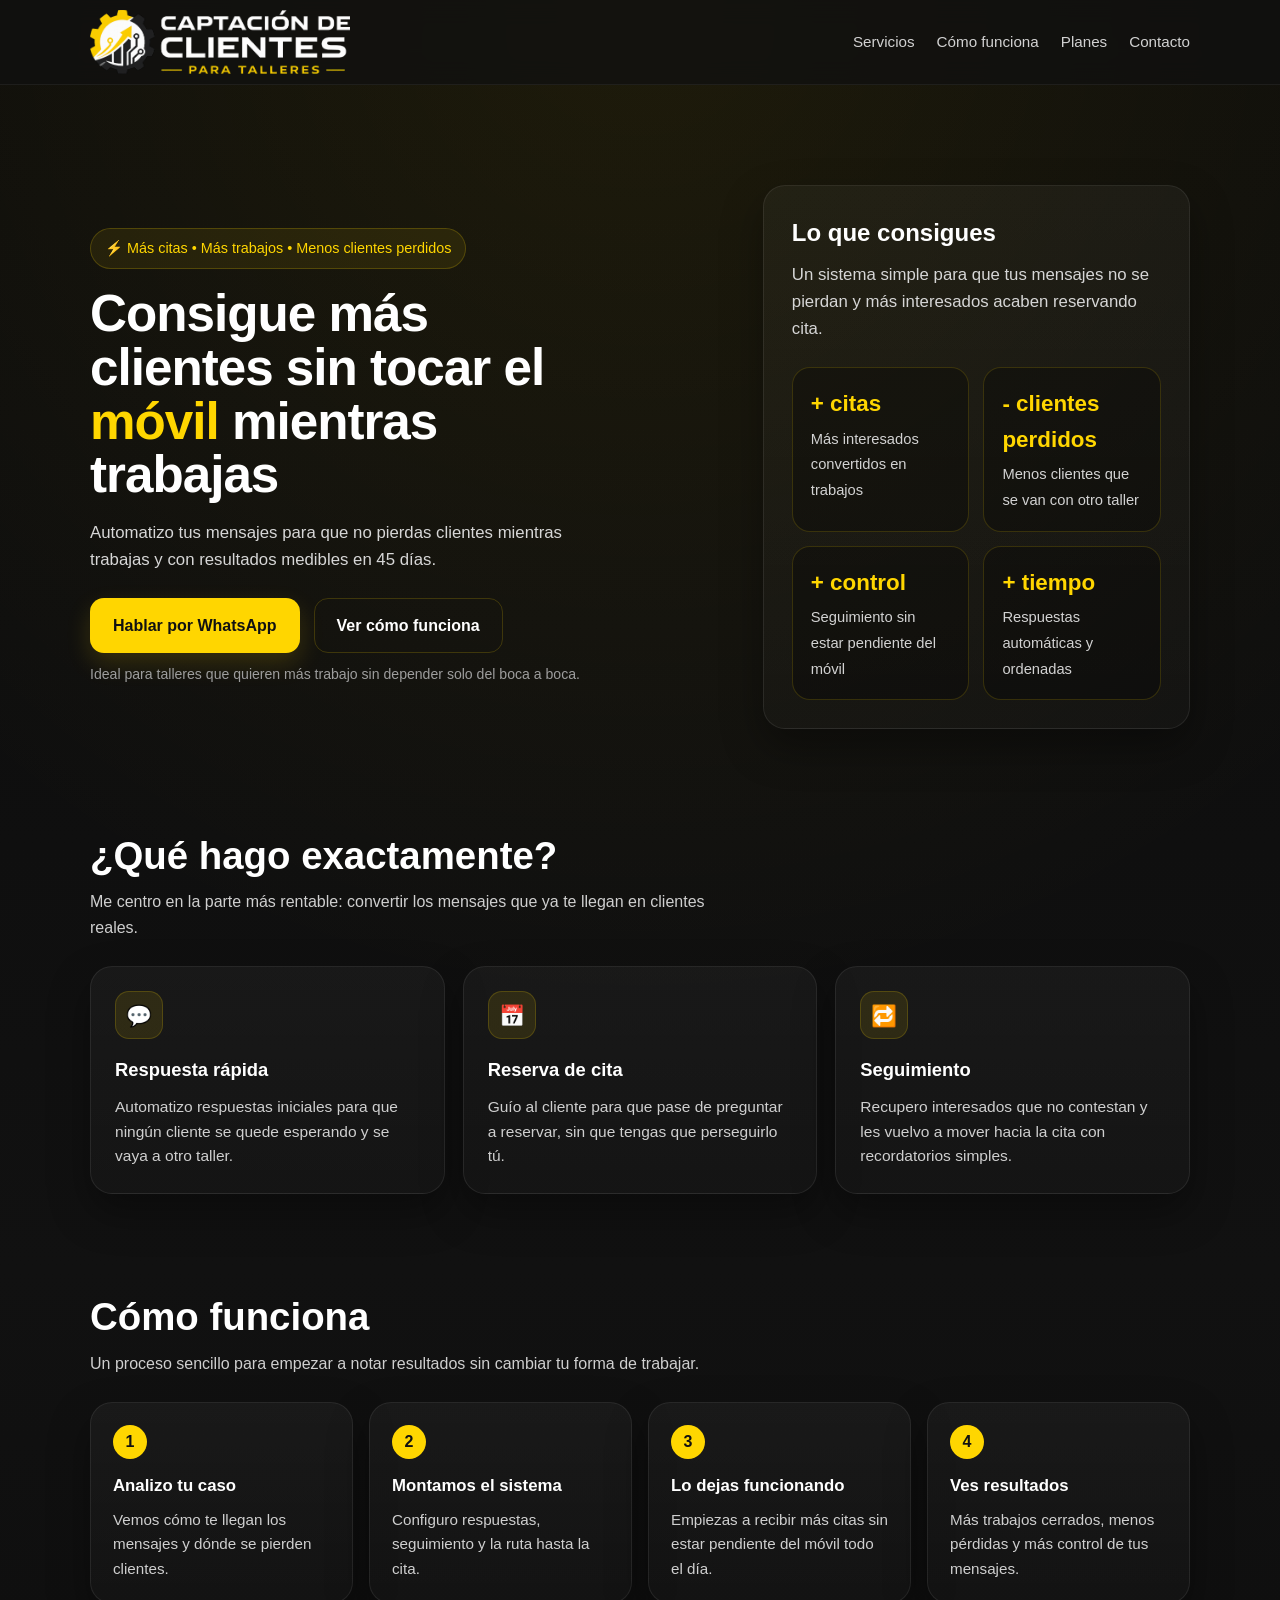
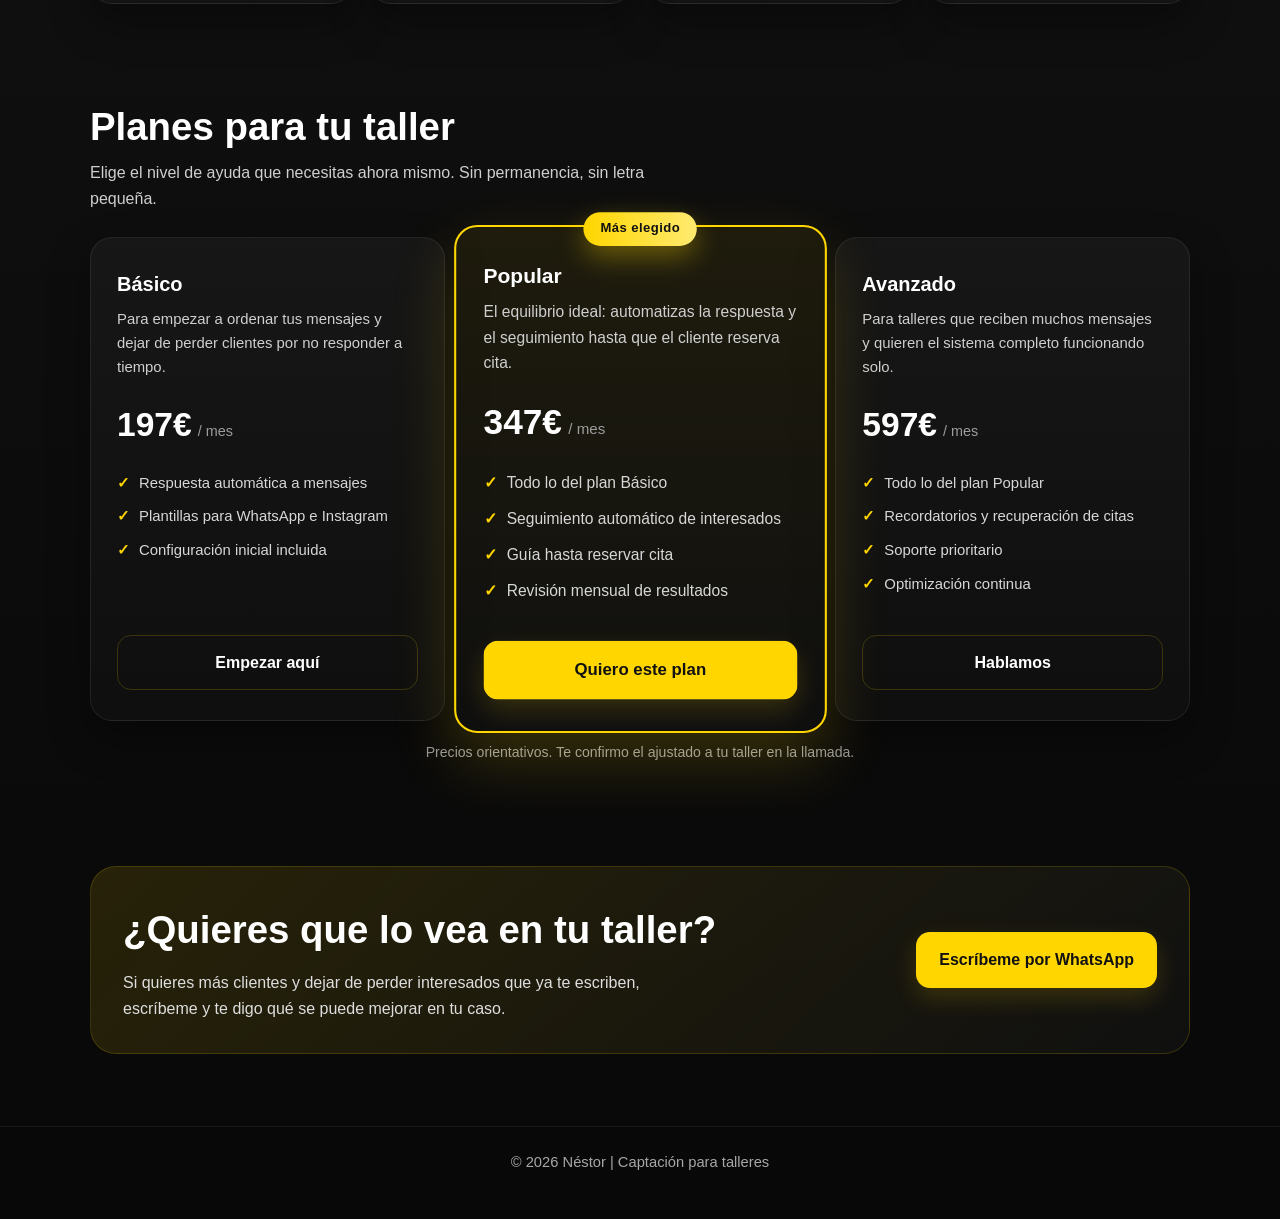
==== index.html @ b0e2e60b "Imagen" ====
<!DOCTYPE html>
<html lang="es">
<head>
  <meta charset="UTF-8" />
  <meta name="viewport" content="width=device-width, initial-scale=1.0" />
  <title>Néstor | Más clientes para talleres</title>
  <link rel="stylesheet" href="styles.css"/>
  
</head>
<body>
  
  <header>
    <div class="container nav">
      <div class="brand">
        <div class="logo">
          <img src="IMG/logo-horizontal-white2.png" alt="Captación de clientes para talleres - Logo">
        </div>
      </div>
      <nav class="nav-links">
        <a href="#servicios">Servicios</a>
        <a href="#como-funciona">Cómo funciona</a>
        <a href="#planes">Planes</a>
        <a href="#contacto">Contacto</a>
      </nav>
    </div>
  </header>

  <main>
    <section class="hero">
      <div class="container hero-grid">
        <div>
          <div class="eyebrow">⚡ Más citas • Más trabajos • Menos clientes perdidos</div>
          <h1> Consigue más clientes sin tocar el <span class="highlight">móvil</span> mientras trabajas </h1>
          <p> Automatizo tus mensajes para que no pierdas clientes mientras trabajas y con resultados medibles en 45 días. </p>
          <div class="hero-actions">
            <a class="btn btn-primary" href="#contacto">Hablar por WhatsApp</a>
            <a class="btn btn-secondary" href="#servicios">Ver cómo funciona</a>
          </div>
          <div class="small-note">Ideal para talleres que quieren más trabajo sin depender solo del boca a boca.</div>
        </div>

        <div class="card hero-card">
          <h2 style="margin-bottom:10px;">Lo que consigues</h2>
          <p style="color:#d6d6d6;">Un sistema simple para que tus mensajes no se pierdan y más interesados acaben reservando cita.</p>

          <div class="stat">
            <div class="stat-box">
              <strong>+ citas</strong>
              <span>Más interesados convertidos en trabajos</span>
            </div>
            <div class="stat-box">
              <strong>- clientes perdidos</strong>
              <span>Menos clientes que se van con otro taller</span>
            </div>
            <div class="stat-box">
              <strong>+ control</strong>
              <span>Seguimiento sin estar pendiente del móvil</span>
            </div>
            <div class="stat-box">
              <strong>+ tiempo</strong>
              <span>Respuestas automáticas y ordenadas</span>
            </div>
          </div>
        </div>
      </div>
    </section>

    <section id="servicios">
      <div class="container">
        <h2 class="section-title">¿Qué hago exactamente?</h2>
        <p class="section-subtitle">
          Me centro en la parte más rentable: convertir los mensajes que ya te llegan en clientes reales.
        </p>

        <div class="grid-3">
          <article class="card feature">
            <div class="icon">💬</div>
            <h3>Respuesta rápida</h3>
            <p>Automatizo respuestas iniciales para que ningún cliente se quede esperando y se vaya a otro taller.</p>
          </article>

          <article class="card feature">
            <div class="icon">📅</div>
            <h3>Reserva de cita</h3>
            <p>Guío al cliente para que pase de preguntar a reservar, sin que tengas que perseguirlo tú.</p>
          </article>

          <article class="card feature">
            <div class="icon">🔁</div>
            <h3>Seguimiento</h3>
            <p>Recupero interesados que no contestan y les vuelvo a mover hacia la cita con recordatorios simples.</p>
          </article>
        </div>
      </div>
    </section>

    <section id="como-funciona">
      <div class="container">
        <h2 class="section-title">Cómo funciona</h2>
        <p class="section-subtitle">Un proceso sencillo para empezar a notar resultados sin cambiar tu forma de trabajar.</p>

        <div class="process">
          <article class="card step">
            <div class="step-number">1</div>
            <h3>Analizo tu caso</h3>
            <p>Vemos cómo te llegan los mensajes y dónde se pierden clientes.</p>
          </article>
          <article class="card step">
            <div class="step-number">2</div>
            <h3>Montamos el sistema</h3>
            <p>Configuro respuestas, seguimiento y la ruta hasta la cita.</p>
          </article>
          <article class="card step">
            <div class="step-number">3</div>
            <h3>Lo dejas funcionando</h3>
            <p>Empiezas a recibir más citas sin estar pendiente del móvil todo el día.</p>
          </article>
          <article class="card step">
            <div class="step-number">4</div>
            <h3>Ves resultados</h3>
            <p>Más trabajos cerrados, menos pérdidas y más control de tus mensajes.</p>
          </article>
        </div>
      </div>
    </section>

    <section id="planes">
      <div class="container">
        <h2 class="section-title">Planes para tu taller</h2>
        <p class="section-subtitle">Elige el nivel de ayuda que necesitas ahora mismo. Sin permanencia, sin letra pequeña.</p>
 
        <div class="grid-3 plans">
          <article class="card plan">
            <h3>Básico</h3>
            <p class="plan-desc">Para empezar a ordenar tus mensajes y dejar de perder clientes por no responder a tiempo.</p>
            <div class="plan-price"><span class="amount">197€</span><span class="period">/ mes</span></div>
            <ul class="plan-features">
              <li>Respuesta automática a mensajes</li>
              <li>Plantillas para WhatsApp e Instagram</li>
              <li>Configuración inicial incluida</li>
            </ul>
            <a class="btn btn-secondary plan-cta" href="#contacto">Empezar aquí</a>
          </article>
 
          <article class="card plan plan-popular">
            <div class="plan-badge">Más elegido</div>
            <h3>Popular</h3>
            <p class="plan-desc">El equilibrio ideal: automatizas la respuesta y el seguimiento hasta que el cliente reserva cita.</p>
            <div class="plan-price"><span class="amount">347€</span><span class="period">/ mes</span></div>
            <ul class="plan-features">
              <li>Todo lo del plan Básico</li>
              <li>Seguimiento automático de interesados</li>
              <li>Guía hasta reservar cita</li>
              <li>Revisión mensual de resultados</li>
            </ul>
            <a class="btn btn-primary plan-cta" href="#contacto">Quiero este plan</a>
          </article>
 
          <article class="card plan">
            <h3>Avanzado</h3>
            <p class="plan-desc">Para talleres que reciben muchos mensajes y quieren el sistema completo funcionando solo.</p>
            <div class="plan-price"><span class="amount">597€</span><span class="period">/ mes</span></div>
            <ul class="plan-features">
              <li>Todo lo del plan Popular</li>
              <li>Recordatorios y recuperación de citas</li>
              <li>Soporte prioritario</li>
              <li>Optimización continua</li>
            </ul>
            <a class="btn btn-secondary plan-cta" href="#contacto">Hablamos</a>
          </article>
        </div>
 
        <p class="small-note" style="text-align:center; margin-top:20px;">Precios orientativos. Te confirmo el ajustado a tu taller en la llamada.</p>
      </div>
    </section>
 
    <section id="contacto" class="cta">
      <div class="container">
        <div class="cta-wrap">
          <div>
            <h2>¿Quieres que lo vea en tu taller?</h2>
            <p>
              Si quieres más clientes y dejar de perder interesados que ya te escriben,
              escríbeme y te digo qué se puede mejorar en tu caso.
            </p>
          </div>
          <div>
            <a id="whatsappBtn" class="btn btn-primary" href="https://wa.me/34684313412" target="_blank" rel="noopener">
              Escríbeme por WhatsApp
            </a>
          </div>
        </div>
      </div>
    </section>
  </main>

  <footer>
    © 2026 Néstor | Captación para talleres
  </footer>

  <script>
    // Cambia tu número aquí, sin espacios ni símbolos.
    const phoneNumber = "34684313412"; // ejemplo: "34612345678"
    const message = "Hola, quiero más clientes para mi taller. ¿Me explicas cómo funciona?";

    const whatsappBtn = document.getElementById("whatsappBtn");
    whatsappBtn.href = `https://wa.me/${phoneNumber}?text=${encodeURIComponent(message)}`;

    // Suave efecto en el botón de CTA principal
    document.querySelectorAll('a[href^="#"]').forEach(anchor => {
      anchor.addEventListener("click", function (e) {
        const targetId = this.getAttribute("href");
        if (targetId.length > 1) {
          e.preventDefault();
          document.querySelector(targetId).scrollIntoView({
            behavior: "smooth",
            block: "start"
          });
        }
      });
    });
  </script>
</body>
</html>
---- styles.css ----
:root{
  --black:#111111;
  --black-2:#1a1a1a;
  --yellow:#FFD600;
  --yellow-2:#ffea70;
  --white:#ffffff;
  --gray:#bdbdbd;
  --border: rgba(255, 214, 0, .18);
  --shadow: 0 18px 40px rgba(0,0,0,.35);
}

*{ box-sizing:border-box; margin:0; padding:0; }
html{ scroll-behavior:smooth; }

body{
  font-family: Arial, Helvetica, sans-serif;
  background:
    radial-gradient(circle at top, rgba(255,214,0,.08), transparent 35%),
    linear-gradient(180deg, #0b0b0b 0%, #111111 45%, #080808 100%);
  color:var(--white);
  line-height:1.6;
}

a{ color:inherit; text-decoration:none; }

.container{
  width:min(1100px, 92%);
  margin:0 auto;
}

/* HEADER */

header{
  position:sticky;
  top:0;
  z-index:20;
  backdrop-filter: blur(12px);
  background: rgba(17,17,17,.75);
  border-bottom:1px solid rgba(255,255,255,.06);
}

.nav{
  display:flex;
  justify-content:space-between;
  align-items:center;
  padding:10px 0;
  gap:16px;
}

.brand{
  font-weight:800;
  letter-spacing:.5px;
  color:var(--yellow);
  font-size:1.05rem;
  display:flex;
  align-items:center;
  gap:12px;
}

.logo{
  display:flex;
  align-items:center;
}

.logo img{
  height:64px;
  width:auto;
  display:block;
}

@media (max-width:480px){
  .logo img{ height:52px; }
}

.nav-links{
  display:flex;
  gap:22px;
  align-items:center;
  flex-wrap:wrap;
}

.nav-links a{
  color:#e7e7e7;
  font-size:.95rem;
  opacity:.9;
}

.nav-links a:hover{ color:var(--yellow); }

/* BOTONES */

.btn{
  display:inline-flex;
  align-items:center;
  justify-content:center;
  gap:10px;
  padding:14px 22px;
  border-radius:14px;
  font-weight:700;
  border:1px solid transparent;
  transition:.25s ease;
  cursor:pointer;
  user-select:none;
}

.btn-primary{
  background: var(--yellow);
  color: var(--black);
  box-shadow: 0 10px 24px rgba(255,214,0,.16);
}

.btn-primary:hover{
  transform: translateY(-2px);
  background: var(--yellow-2);
}

.btn-secondary{
  background: transparent;
  color: var(--white);
  border-color: var(--border);
}

.btn-secondary:hover{
  border-color: var(--yellow);
  color: var(--yellow);
}

/* HERO */

.hero{
  padding:64px 0 40px;
  min-height:80vh;
  display:flex;
  align-items:center;
}

.hero-grid{
  display:grid;
  grid-template-columns: 1.2fr .8fr;
  gap:32px;
  align-items:center;
}

.eyebrow{
  display:inline-flex;
  align-items:center;
  gap:10px;
  background: rgba(255,214,0,.08);
  border:1px solid rgba(255,214,0,.2);
  color: var(--yellow);
  padding:8px 14px;
  border-radius:999px;
  font-size:.9rem;
  margin-bottom:18px;
}

h1{
  font-size: clamp(2.2rem, 4vw, 3.6rem);
  line-height:1.05;
  letter-spacing:-1px;
  margin-bottom:18px;
  max-width:17ch;
}

.highlight{ color: var(--yellow); }

.hero p{
  color:#d7d7d7;
  font-size:1.05rem;
  max-width:52ch;
  margin-bottom:24px;
}

.hero-actions{
  display:flex;
  gap:14px;
  flex-wrap:wrap;
}

/* CARDS */

.card{
  background: linear-gradient(180deg, rgba(255,255,255,.04), rgba(255,255,255,.02));
  border:1px solid rgba(255,255,255,.08);
  box-shadow: var(--shadow);
  border-radius: 22px;
}

.hero-card{
  padding:28px;
  position:relative;
  overflow:hidden;
}

/* STATS */

.stat{
  display:grid;
  grid-template-columns: repeat(2, 1fr);
  gap:14px;
  margin-top:18px;
}

.stat-box{
  background: rgba(0,0,0,.28);
  border:1px solid rgba(255,214,0,.16);
  border-radius:18px;
  padding:18px;
}

.stat-box strong{
  display:block;
  font-size:1.4rem;
  color:var(--yellow);
  margin-bottom:4px;
}

.stat-box span{
  color:#d2d2d2;
  font-size:.92rem;
}

/* SECCIONES */

section{
  padding: 30px 0 72px;
}

.section-title{
  font-size: clamp(1.7rem, 3vw, 2.5rem);
  margin-bottom:12px;
  line-height:1.1;
}

.section-subtitle{
  color:#cfcfcf;
  max-width: 70ch;
  margin-bottom: 26px;
}

.small-note{
  margin-top:10px;
  font-size:.88rem;
  color:#9d9d9d;
}

/* GRID / FEATURES */

.grid-3{
  display:grid;
  grid-template-columns: repeat(3, 1fr);
  gap:18px;
}

.feature{ padding:24px; }

.feature .icon{
  width:48px;
  height:48px;
  border-radius:14px;
  display:grid;
  place-items:center;
  background: rgba(255,214,0,.1);
  color: var(--yellow);
  font-size:1.3rem;
  margin-bottom:16px;
  border:1px solid rgba(255,214,0,.18);
}

.feature h3{
  margin-bottom:10px;
  font-size:1.15rem;
}

.feature p{
  color:#cfcfcf;
  font-size:.97rem;
}

/* PROCESO */

.process{
  display:grid;
  grid-template-columns: repeat(4, 1fr);
  gap:16px;
}

.step{ padding:22px; position:relative; }

.step-number{
  display:inline-flex;
  width:34px;
  height:34px;
  border-radius:50%;
  align-items:center;
  justify-content:center;
  background: var(--yellow);
  color: var(--black);
  font-weight:800;
  margin-bottom:14px;
}

.step h3{
  margin-bottom:8px;
  font-size:1.05rem;
}

.step p{
  color:#cfcfcf;
  font-size:.95rem;
}

/* PLANES */

.plans{
  align-items:stretch;
}

.plan{
  display:flex;
  flex-direction:column;
  padding:30px 26px;
  position:relative;
  transition: transform .25s ease, border-color .25s ease, box-shadow .25s ease;
}

.plan:hover{
  transform: translateY(-6px);
  border-color: rgba(255,214,0,.35);
  box-shadow: 0 22px 48px rgba(0,0,0,.45);
}

.plan h3{
  font-size:1.25rem;
  margin-bottom:8px;
}

.plan-desc{
  color:#cfcfcf;
  font-size:.93rem;
  min-height:64px;
}

.plan-price{
  margin:18px 0 20px;
  display:flex;
  align-items:baseline;
  gap:6px;
}

.plan-price .amount{
  font-size:2.1rem;
  font-weight:800;
  color:var(--white);
}

.plan-price .period{
  color:#9d9d9d;
  font-size:.9rem;
}

.plan-features{
  list-style:none;
  margin-bottom:26px;
  flex-grow:1;
}

.plan-features li{
  color:#d7d7d7;
  font-size:.93rem;
  padding-left:22px;
  position:relative;
  margin-bottom:10px;
}

.plan-features li::before{
  content:"✓";
  position:absolute;
  left:0;
  color:var(--yellow);
  font-weight:800;
}

.plan-cta{
  width:100%;
}

/* PLAN DESTACADO — badge viene del <div class="plan-badge"> en el HTML,
   NO se genera aquí con ::before para evitar el badge duplicado */
.plan-popular{
  border:2px solid var(--yellow);
  background: linear-gradient(180deg, rgba(255,214,0,.07), rgba(255,255,255,.02));
  transform: scale(1.05);
  box-shadow: 0 25px 60px rgba(255,214,0,.18);
  z-index:2;
}

.plan-popular:hover{
  transform: scale(1.05) translateY(-6px);
}

.plan-badge{
  position:absolute;
  top:-14px;
  left:50%;
  transform:translateX(-50%);
  background: linear-gradient(90deg, #FFD600, #ffea70);
  color:#111;
  font-size:.78rem;
  font-weight:800;
  letter-spacing:.4px;
  padding:6px 16px;
  border-radius:999px;
  box-shadow: 0 10px 25px rgba(255,214,0,.35);
}

@media (max-width:900px){
  .plan-popular{ transform:none; }
  .plan-popular:hover{ transform: translateY(-6px); }
}

/* CTA */

.cta-wrap{
  padding:32px;
  display:grid;
  grid-template-columns: 1fr auto;
  gap:20px;
  align-items:center;
  background:
    linear-gradient(135deg, rgba(255,214,0,.12), rgba(255,255,255,.03));
  border:1px solid rgba(255,214,0,.16);
  border-radius:26px;
}

.cta-wrap h2{
  font-size: clamp(1.7rem, 3vw, 2.4rem);
  margin-bottom:10px;
}

.cta-wrap p{
  color:#dedede;
  max-width: 60ch;
}

/* FOOTER */

footer{
  padding: 24px 0 44px;
  color:#a7a7a7;
  font-size:.92rem;
  text-align:center;
  border-top:1px solid rgba(255,255,255,.06);
}

/* RESPONSIVE */

@media (max-width:900px){
  .hero-grid,
  .grid-3,
  .process,
  .cta-wrap{
    grid-template-columns: 1fr;
  }

  h1{ max-width:none; }

  .nav{
    flex-direction:column;
    align-items:flex-start;
  }
}

@media (max-width:560px){
  .hero{ padding-top:56px; }

  .hero-card,
  .feature,
  .step,
  .cta-wrap{
    padding:20px;
  }

  .hero-actions .btn{
    width:100%;
  }
}
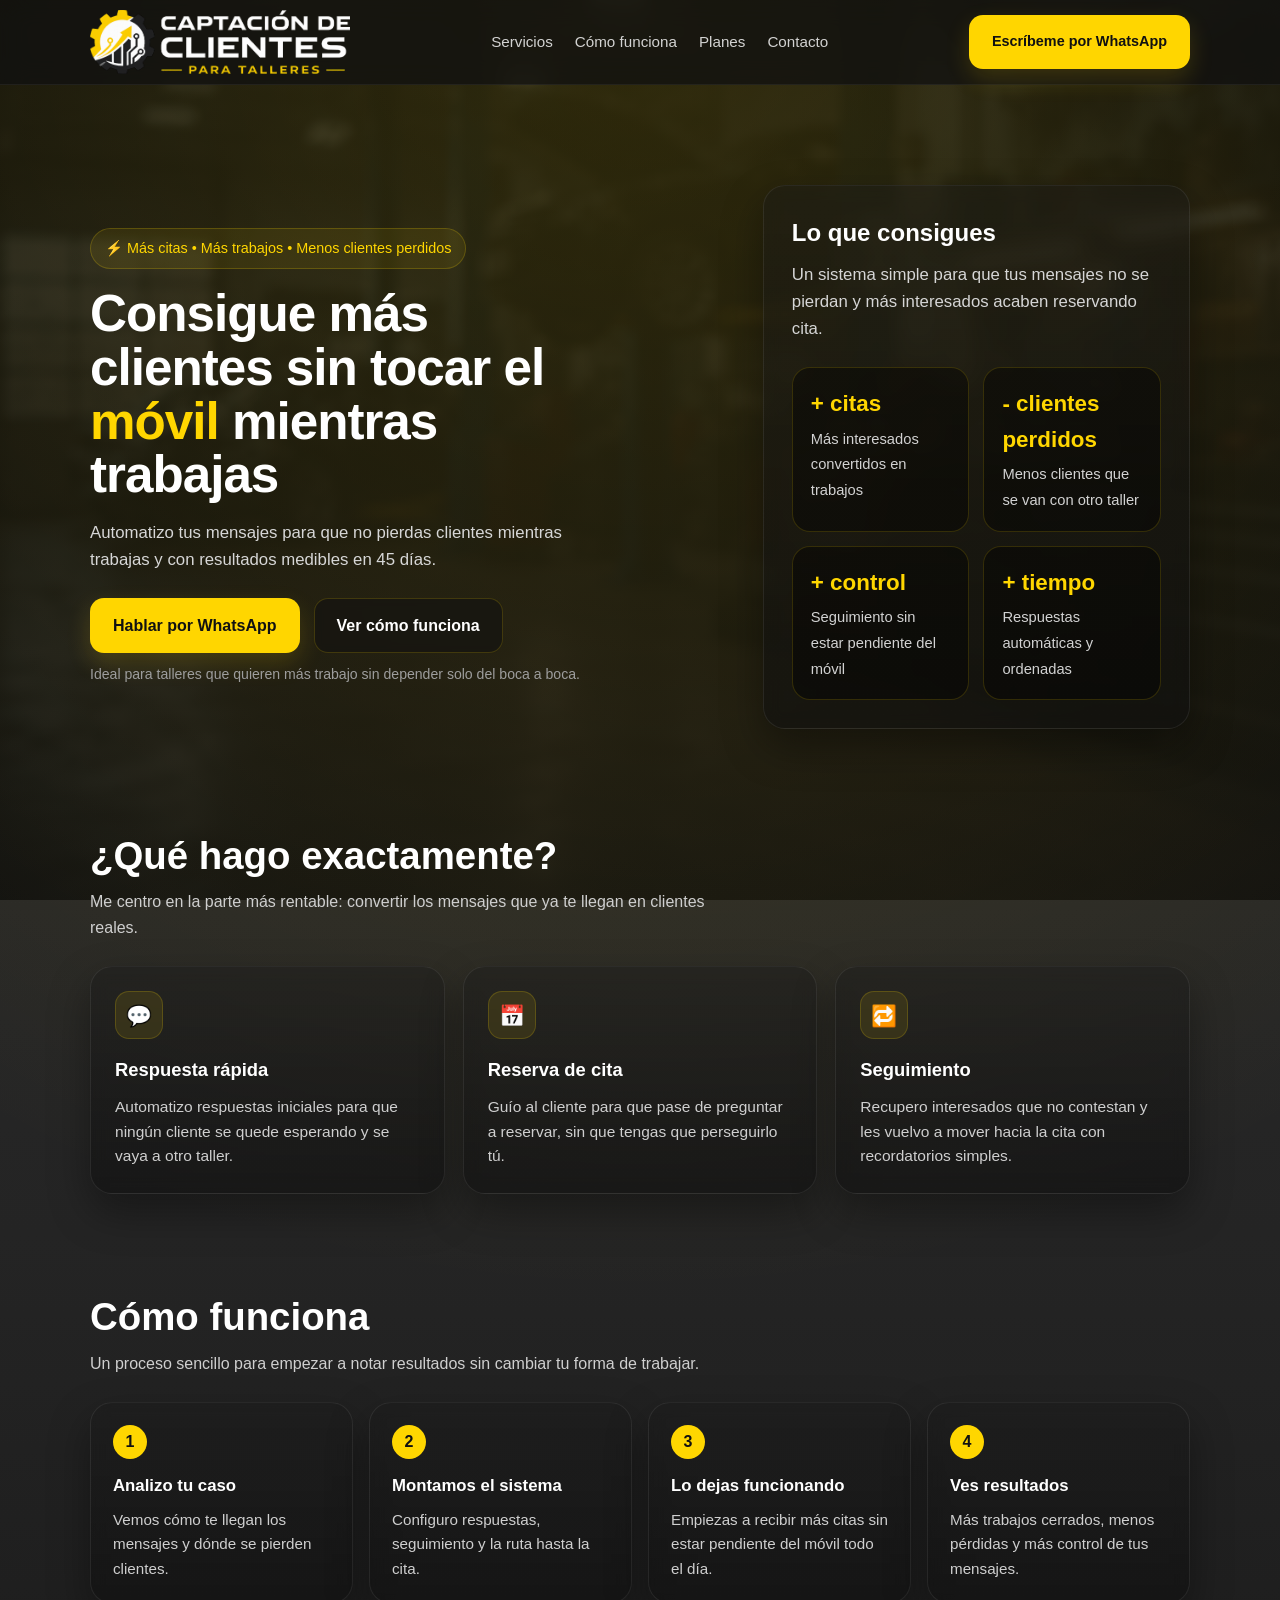
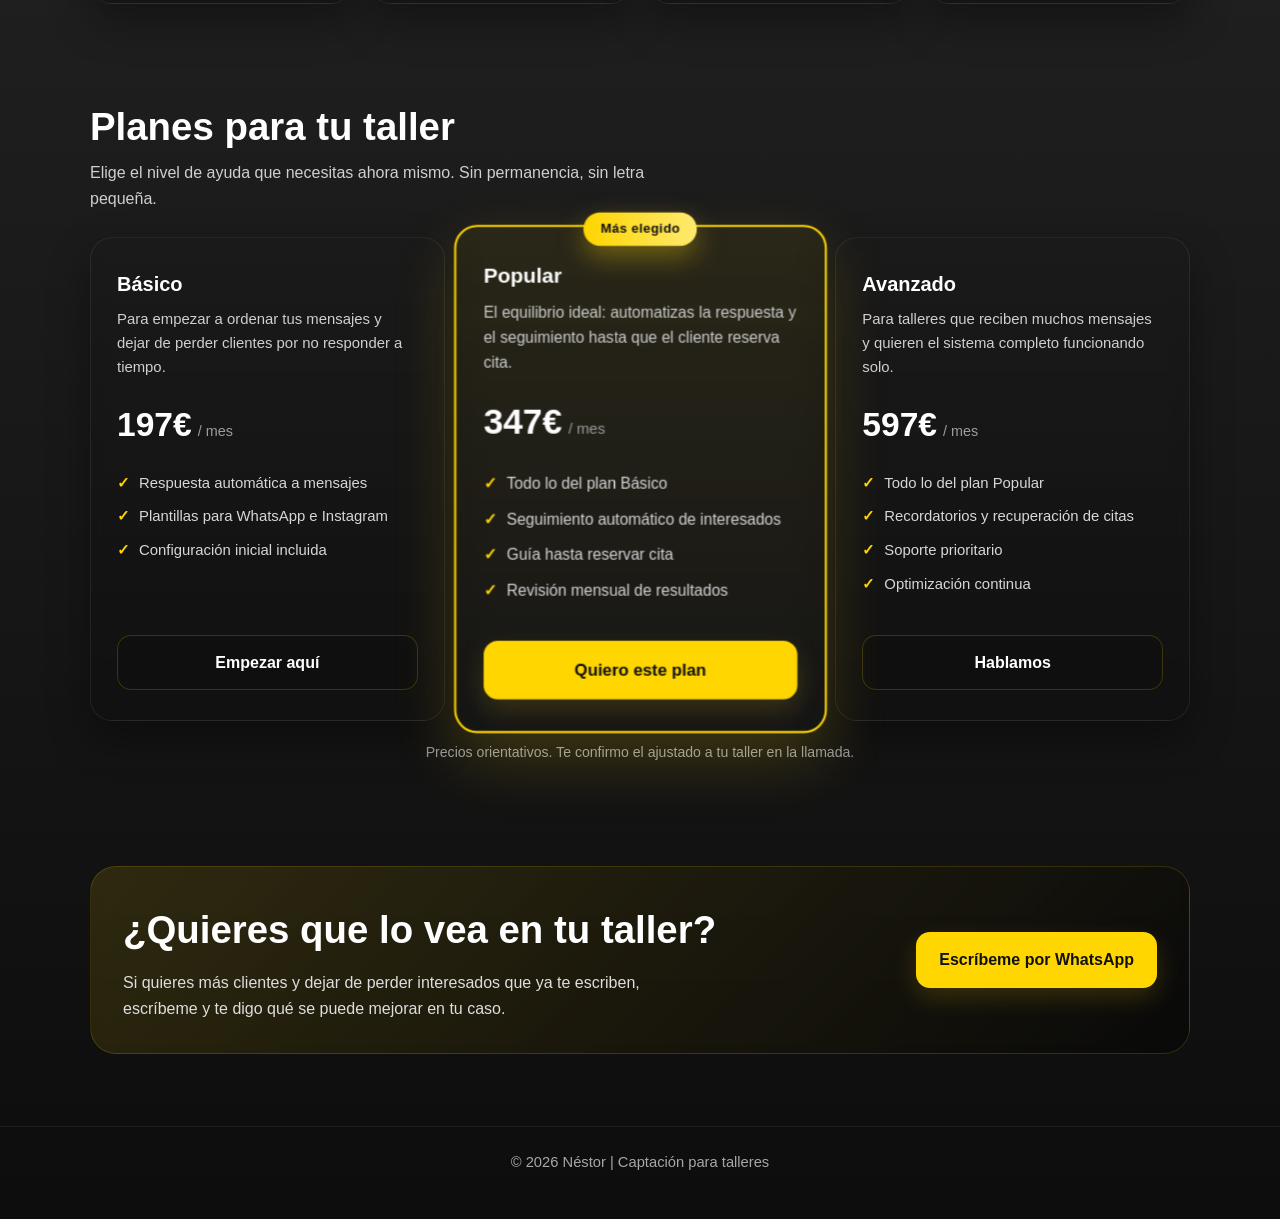
==== commit 37921e53: "Boton wasap" ====
--- a/index.html
+++ b/index.html
@@ -22,6 +22,9 @@
         <a href="#planes">Planes</a>
         <a href="#contacto">Contacto</a>
       </nav>
+      <a class="btn btn-primary nav-whatsapp whatsapp-link" target="_blank" rel="noopener">
+        Escríbeme por WhatsApp
+      </a>
     </div>
   </header>
 
@@ -185,7 +188,7 @@
             </p>
           </div>
           <div>
-            <a id="whatsappBtn" class="btn btn-primary" href="https://wa.me/34684313412" target="_blank" rel="noopener">
+            <a id="whatsappBtn" class="btn btn-primary whatsapp-link" href="https://wa.me/34684313412" target="_blank" rel="noopener">
               Escríbeme por WhatsApp
             </a>
           </div>
@@ -203,8 +206,10 @@
     const phoneNumber = "34684313412"; // ejemplo: "34612345678"
     const message = "Hola, quiero más clientes para mi taller. ¿Me explicas cómo funciona?";
 
-    const whatsappBtn = document.getElementById("whatsappBtn");
-    whatsappBtn.href = `https://wa.me/${phoneNumber}?text=${encodeURIComponent(message)}`;
+    const whatsappLinks = document.querySelectorAll('.whatsapp-link');
+    whatsappLinks.forEach(function (link) {
+      link.href = `https://wa.me/${phoneNumber}?text=${encodeURIComponent(message)}`;
+    });
 
     // Suave efecto en el botón de CTA principal
     document.querySelectorAll('a[href^="#"]').forEach(anchor => {
--- a/styles.css
+++ b/styles.css
@@ -14,9 +14,12 @@
 
 body{
   font-family: Arial, Helvetica, sans-serif;
+  /* Integración de la imagen de fondo con capa oscura para contraste */
   background:
-    radial-gradient(circle at top, rgba(255,214,0,.08), transparent 35%),
-    linear-gradient(180deg, #0b0b0b 0%, #111111 45%, #080808 100%);
+    radial-gradient(circle at top, rgba(255,214,0,.15), transparent 45%),
+    linear-gradient(180deg, rgba(11, 11, 11, 0.85) 0%, rgba(17, 17, 17, 0.92) 45%, rgba(8, 8, 8, 0.98) 100%),
+    url("IMG/Imagen_de__fondo.png") no-repeat center center fixed;
+  background-size: cover;
   color:var(--white);
   line-height:1.6;
 }
@@ -40,8 +43,8 @@
 }
 
 .nav{
-  display:flex;
-  justify-content:space-between;
+  display:grid;
+  grid-template-columns: auto 1fr auto;
   align-items:center;
   padding:10px 0;
   gap:16px;
@@ -76,6 +79,7 @@
   display:flex;
   gap:22px;
   align-items:center;
+  justify-content:center;
   flex-wrap:wrap;
 }
 
@@ -86,6 +90,16 @@
 }
 
 .nav-links a:hover{ color:var(--yellow); }
+
+.nav-whatsapp{
+  white-space:nowrap;
+  padding:10px 20px;
+  font-size:.9rem;
+}
+
+@media (max-width:900px){
+  .nav-whatsapp{ align-self:flex-start; }
+}
 
 /* BOTONES */
 
@@ -115,7 +129,8 @@
 }
 
 .btn-secondary{
-  background: transparent;
+  background: rgba(17, 17, 17, 0.6);
+  backdrop-filter: blur(5px);
   color: var(--white);
   border-color: var(--border);
 }
@@ -180,7 +195,8 @@
 /* CARDS */
 
 .card{
-  background: linear-gradient(180deg, rgba(255,255,255,.04), rgba(255,255,255,.02));
+  background: linear-gradient(180deg, rgba(25,25,25,.4), rgba(15,15,15,.6));
+  backdrop-filter: blur(8px);
   border:1px solid rgba(255,255,255,.08);
   box-shadow: var(--shadow);
   border-radius: 22px;
@@ -202,7 +218,7 @@
 }
 
 .stat-box{
-  background: rgba(0,0,0,.28);
+  background: rgba(0,0,0,.4);
   border:1px solid rgba(255,214,0,.16);
   border-radius:18px;
   padding:18px;
@@ -385,11 +401,10 @@
   width:100%;
 }
 
-/* PLAN DESTACADO — badge viene del <div class="plan-badge"> en el HTML,
-   NO se genera aquí con ::before para evitar el badge duplicado */
+/* PLAN DESTACADO */
 .plan-popular{
   border:2px solid var(--yellow);
-  background: linear-gradient(180deg, rgba(255,214,0,.07), rgba(255,255,255,.02));
+  background: linear-gradient(180deg, rgba(255,214,0,.07), rgba(25,25,25,.5));
   transform: scale(1.05);
   box-shadow: 0 25px 60px rgba(255,214,0,.18);
   z-index:2;
@@ -428,7 +443,8 @@
   gap:20px;
   align-items:center;
   background:
-    linear-gradient(135deg, rgba(255,214,0,.12), rgba(255,255,255,.03));
+    linear-gradient(135deg, rgba(255,214,0,.12), rgba(0,0,0,.4));
+  backdrop-filter: blur(5px);
   border:1px solid rgba(255,214,0,.16);
   border-radius:26px;
 }
@@ -466,8 +482,14 @@
   h1{ max-width:none; }
 
   .nav{
+    display:flex;
     flex-direction:column;
     align-items:flex-start;
+  }
+
+  .nav-whatsapp{
+    align-self:stretch;
+    text-align:center;
   }
 }
 
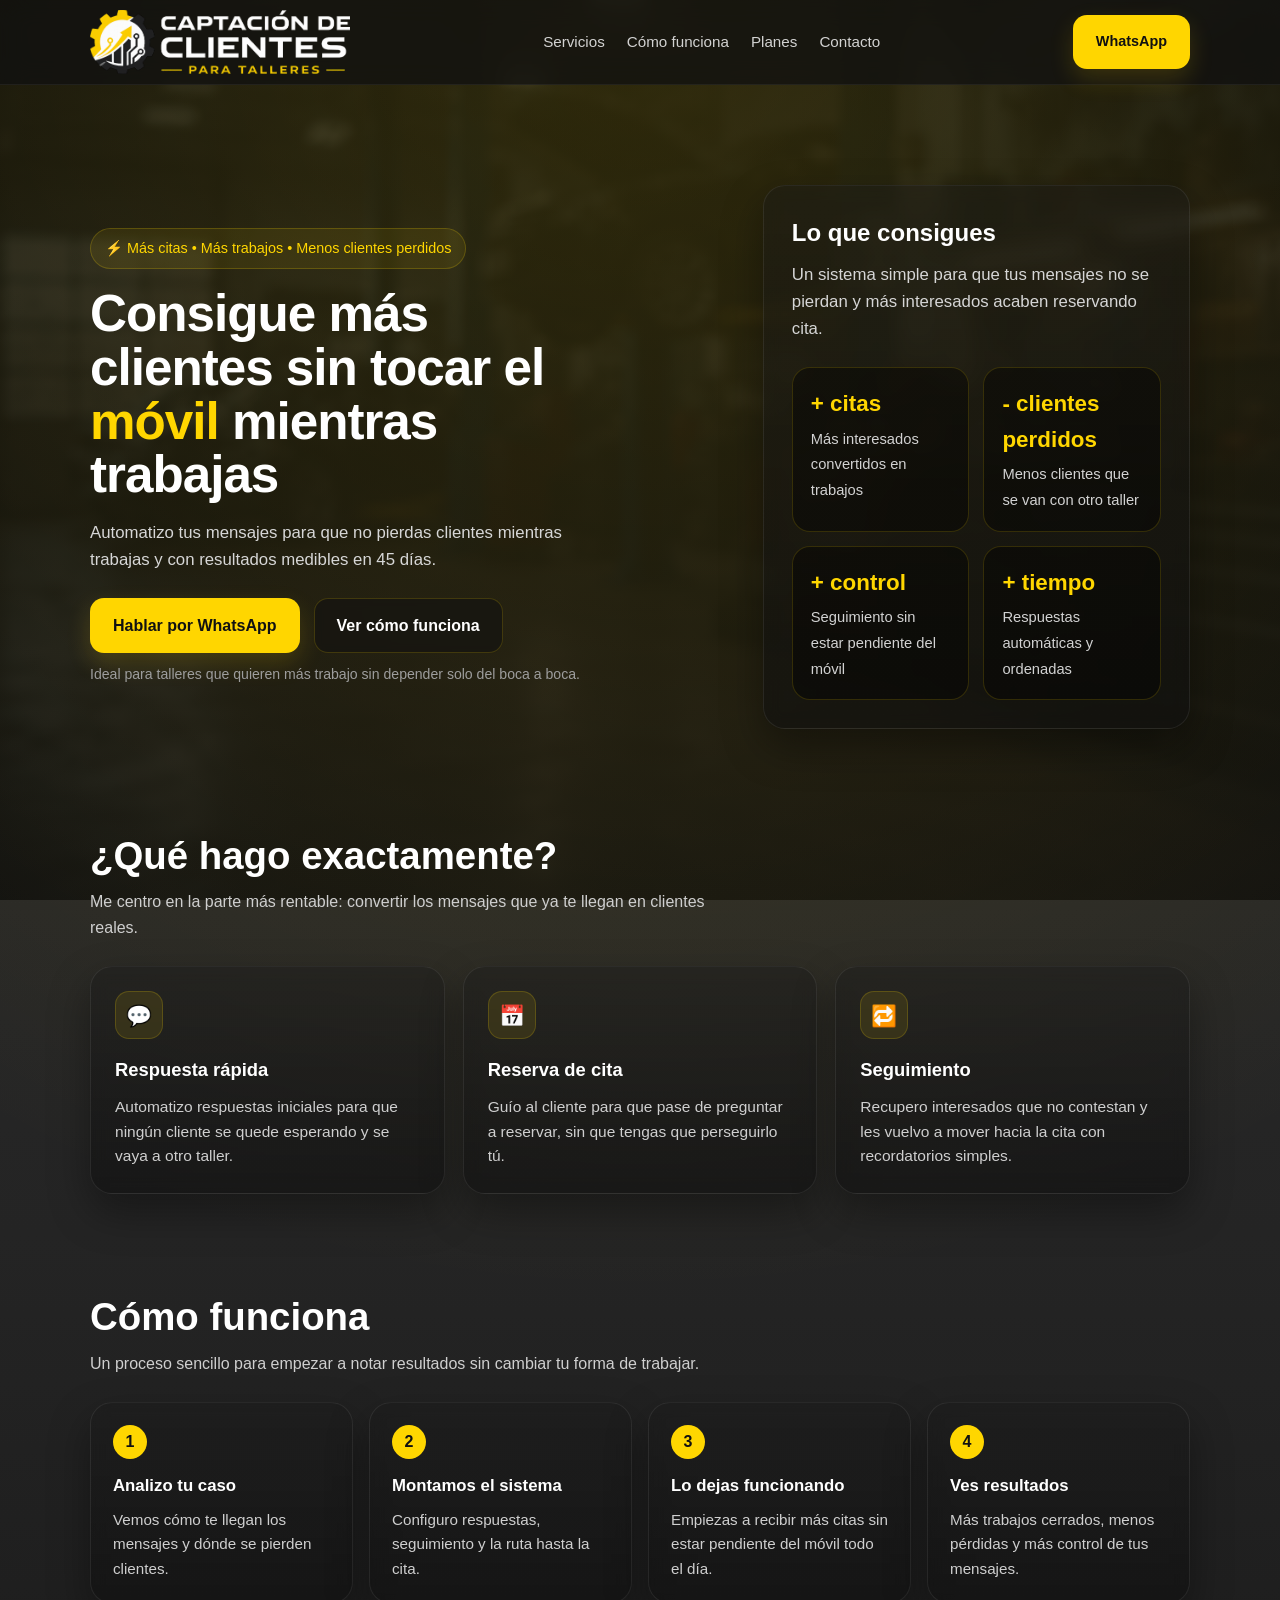
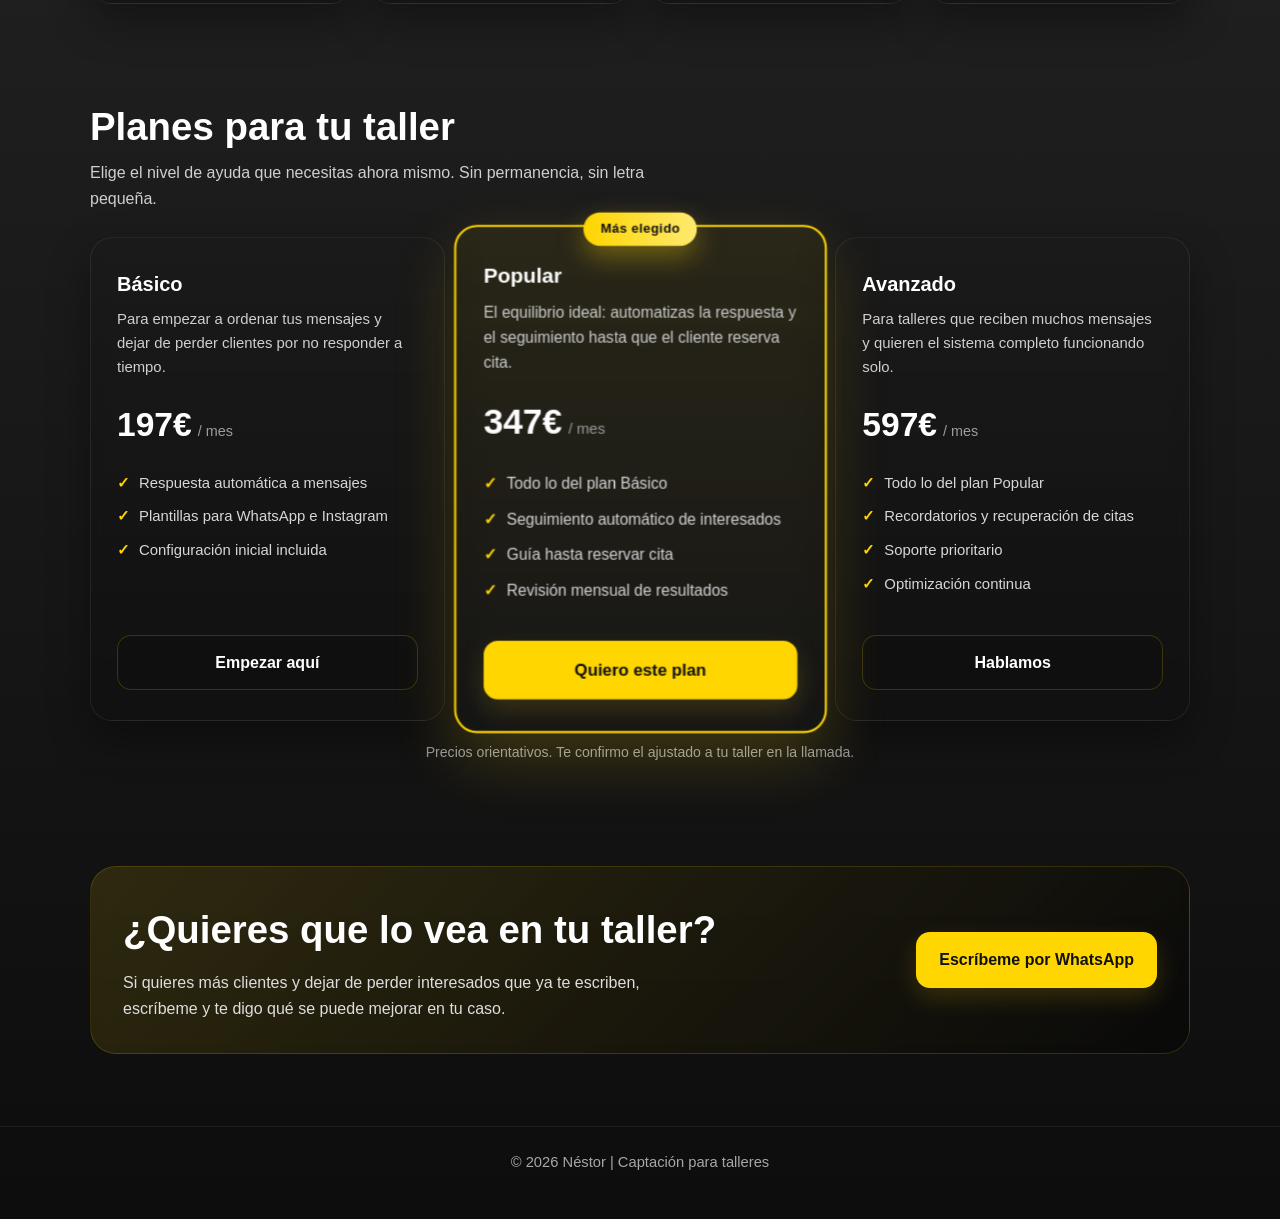
==== commit 5b13bec5: "Nuevos botones" ====
--- a/index.html
+++ b/index.html
@@ -23,7 +23,7 @@
         <a href="#contacto">Contacto</a>
       </nav>
       <a class="btn btn-primary nav-whatsapp whatsapp-link" target="_blank" rel="noopener">
-        Escríbeme por WhatsApp
+        WhatsApp
       </a>
     </div>
   </header>
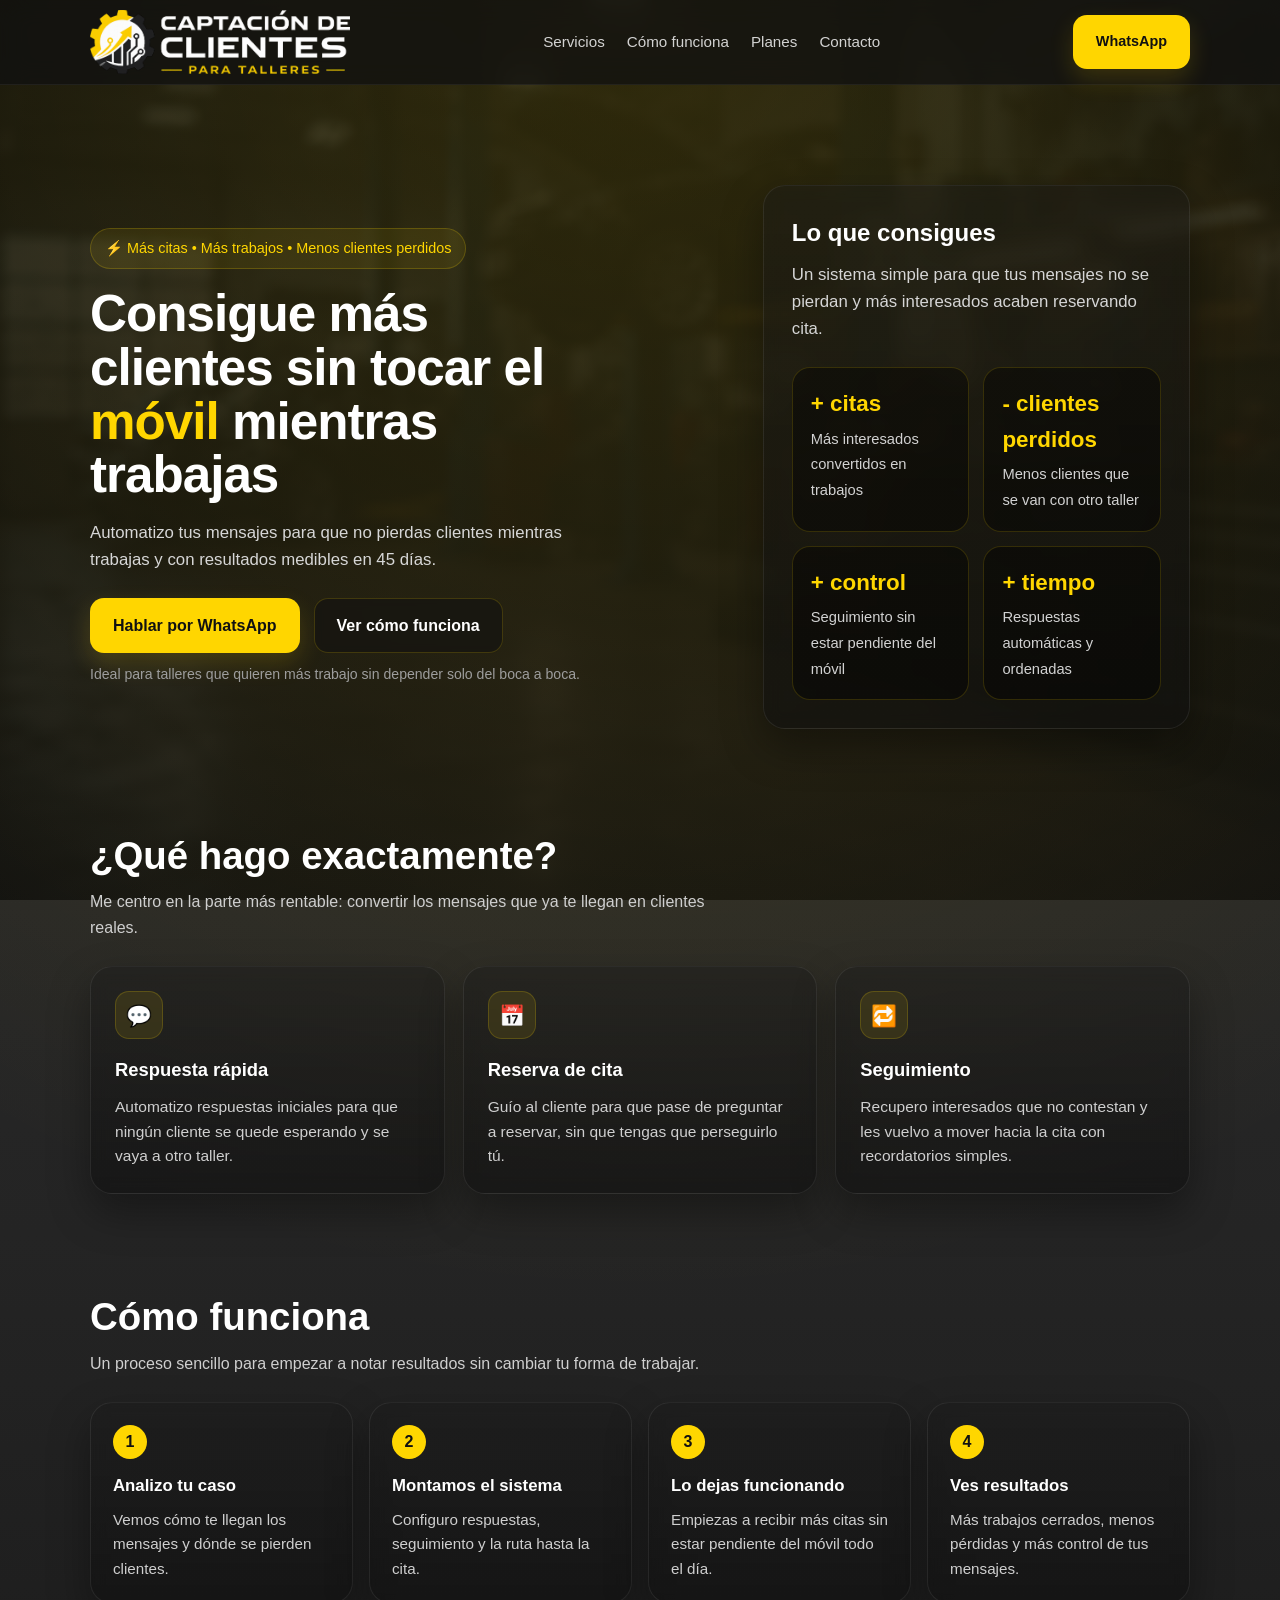
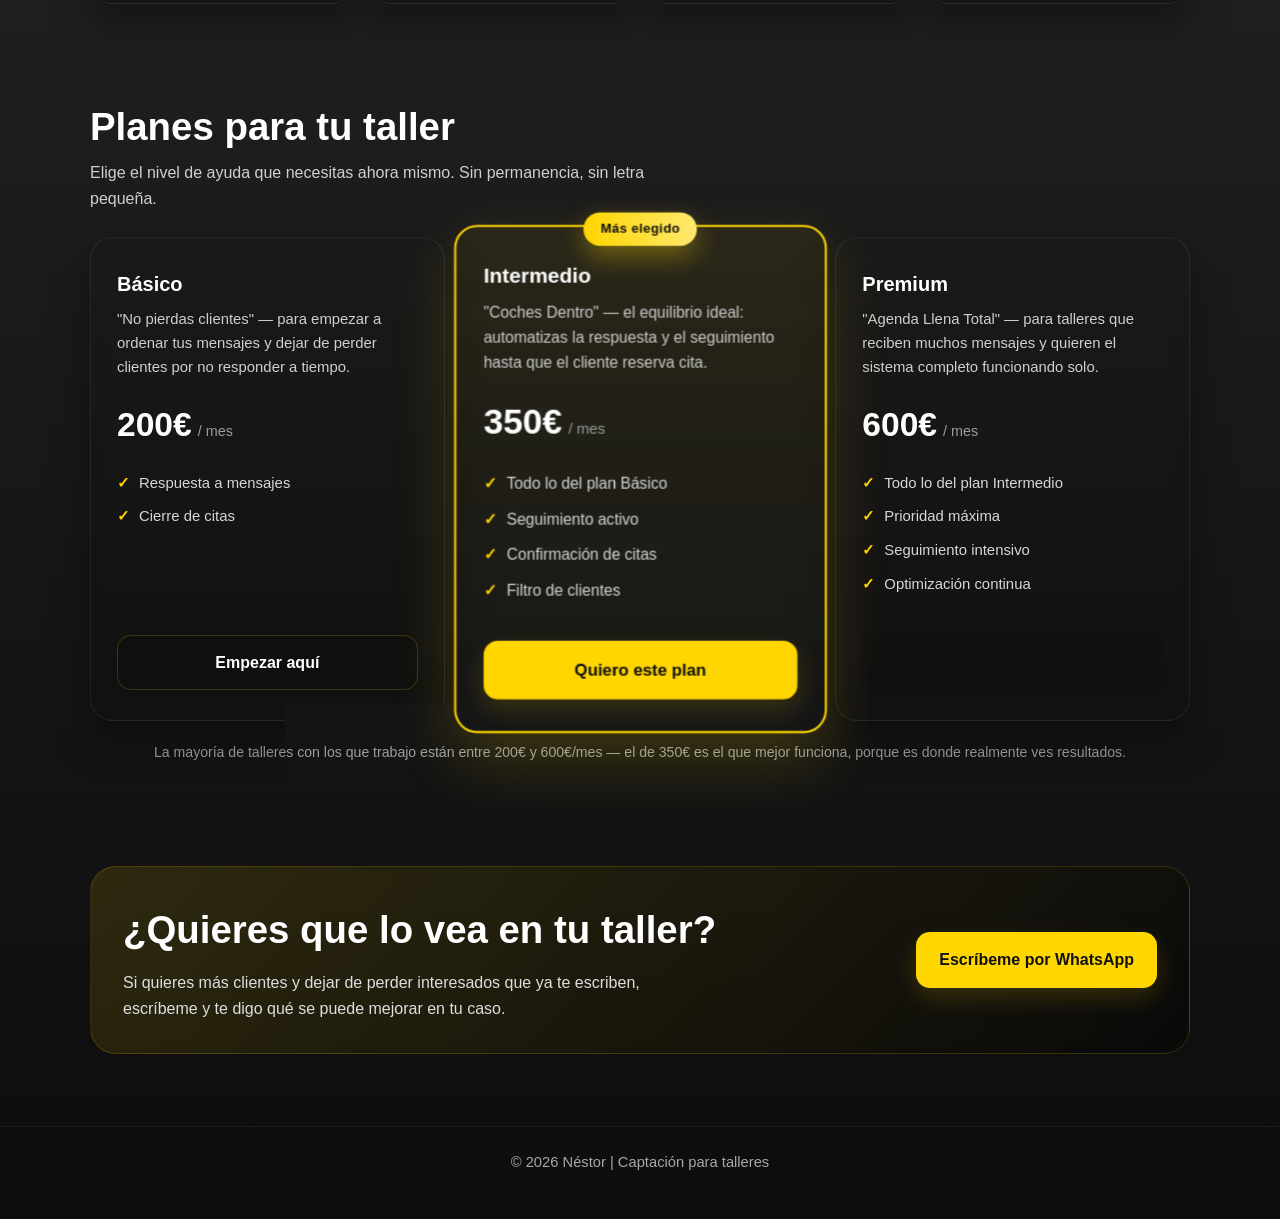
==== commit 7f93524d: "Nuevos precios" ====
--- a/index.html
+++ b/index.html
@@ -135,45 +135,44 @@
         <div class="grid-3 plans">
           <article class="card plan">
             <h3>Básico</h3>
-            <p class="plan-desc">Para empezar a ordenar tus mensajes y dejar de perder clientes por no responder a tiempo.</p>
-            <div class="plan-price"><span class="amount">197€</span><span class="period">/ mes</span></div>
+            <p class="plan-desc">"No pierdas clientes" — para empezar a ordenar tus mensajes y dejar de perder clientes por no responder a tiempo.</p>
+            <div class="plan-price"><span class="amount">200€</span><span class="period">/ mes</span></div>
             <ul class="plan-features">
-              <li>Respuesta automática a mensajes</li>
-              <li>Plantillas para WhatsApp e Instagram</li>
-              <li>Configuración inicial incluida</li>
+              <li>Respuesta a mensajes</li>
+              <li>Cierre de citas</li>
             </ul>
             <a class="btn btn-secondary plan-cta" href="#contacto">Empezar aquí</a>
           </article>
  
           <article class="card plan plan-popular">
             <div class="plan-badge">Más elegido</div>
-            <h3>Popular</h3>
-            <p class="plan-desc">El equilibrio ideal: automatizas la respuesta y el seguimiento hasta que el cliente reserva cita.</p>
-            <div class="plan-price"><span class="amount">347€</span><span class="period">/ mes</span></div>
+            <h3>Intermedio</h3>
+            <p class="plan-desc">"Coches Dentro" — el equilibrio ideal: automatizas la respuesta y el seguimiento hasta que el cliente reserva cita.</p>
+            <div class="plan-price"><span class="amount">350€</span><span class="period">/ mes</span></div>
             <ul class="plan-features">
               <li>Todo lo del plan Básico</li>
-              <li>Seguimiento automático de interesados</li>
-              <li>Guía hasta reservar cita</li>
-              <li>Revisión mensual de resultados</li>
+              <li>Seguimiento activo</li>
+              <li>Confirmación de citas</li>
+              <li>Filtro de clientes</li>
             </ul>
             <a class="btn btn-primary plan-cta" href="#contacto">Quiero este plan</a>
           </article>
  
           <article class="card plan">
-            <h3>Avanzado</h3>
-            <p class="plan-desc">Para talleres que reciben muchos mensajes y quieren el sistema completo funcionando solo.</p>
-            <div class="plan-price"><span class="amount">597€</span><span class="period">/ mes</span></div>
+            <h3>Premium</h3>
+            <p class="plan-desc">"Agenda Llena Total" — para talleres que reciben muchos mensajes y quieren el sistema completo funcionando solo.</p>
+            <div class="plan-price"><span class="amount">600€</span><span class="period">/ mes</span></div>
             <ul class="plan-features">
-              <li>Todo lo del plan Popular</li>
-              <li>Recordatorios y recuperación de citas</li>
-              <li>Soporte prioritario</li>
+              <li>Todo lo del plan Intermedio</li>
+              <li>Prioridad máxima</li>
+              <li>Seguimiento intensivo</li>
               <li>Optimización continua</li>
             </ul>
             <a class="btn btn-secondary plan-cta" href="#contacto">Hablamos</a>
           </article>
         </div>
  
-        <p class="small-note" style="text-align:center; margin-top:20px;">Precios orientativos. Te confirmo el ajustado a tu taller en la llamada.</p>
+        <p class="small-note" style="text-align:center; margin-top:20px;">La mayoría de talleres con los que trabajo están entre 200€ y 600€/mes — el de 350€ es el que mejor funciona, porque es donde realmente ves resultados.</p>
       </div>
     </section>
  
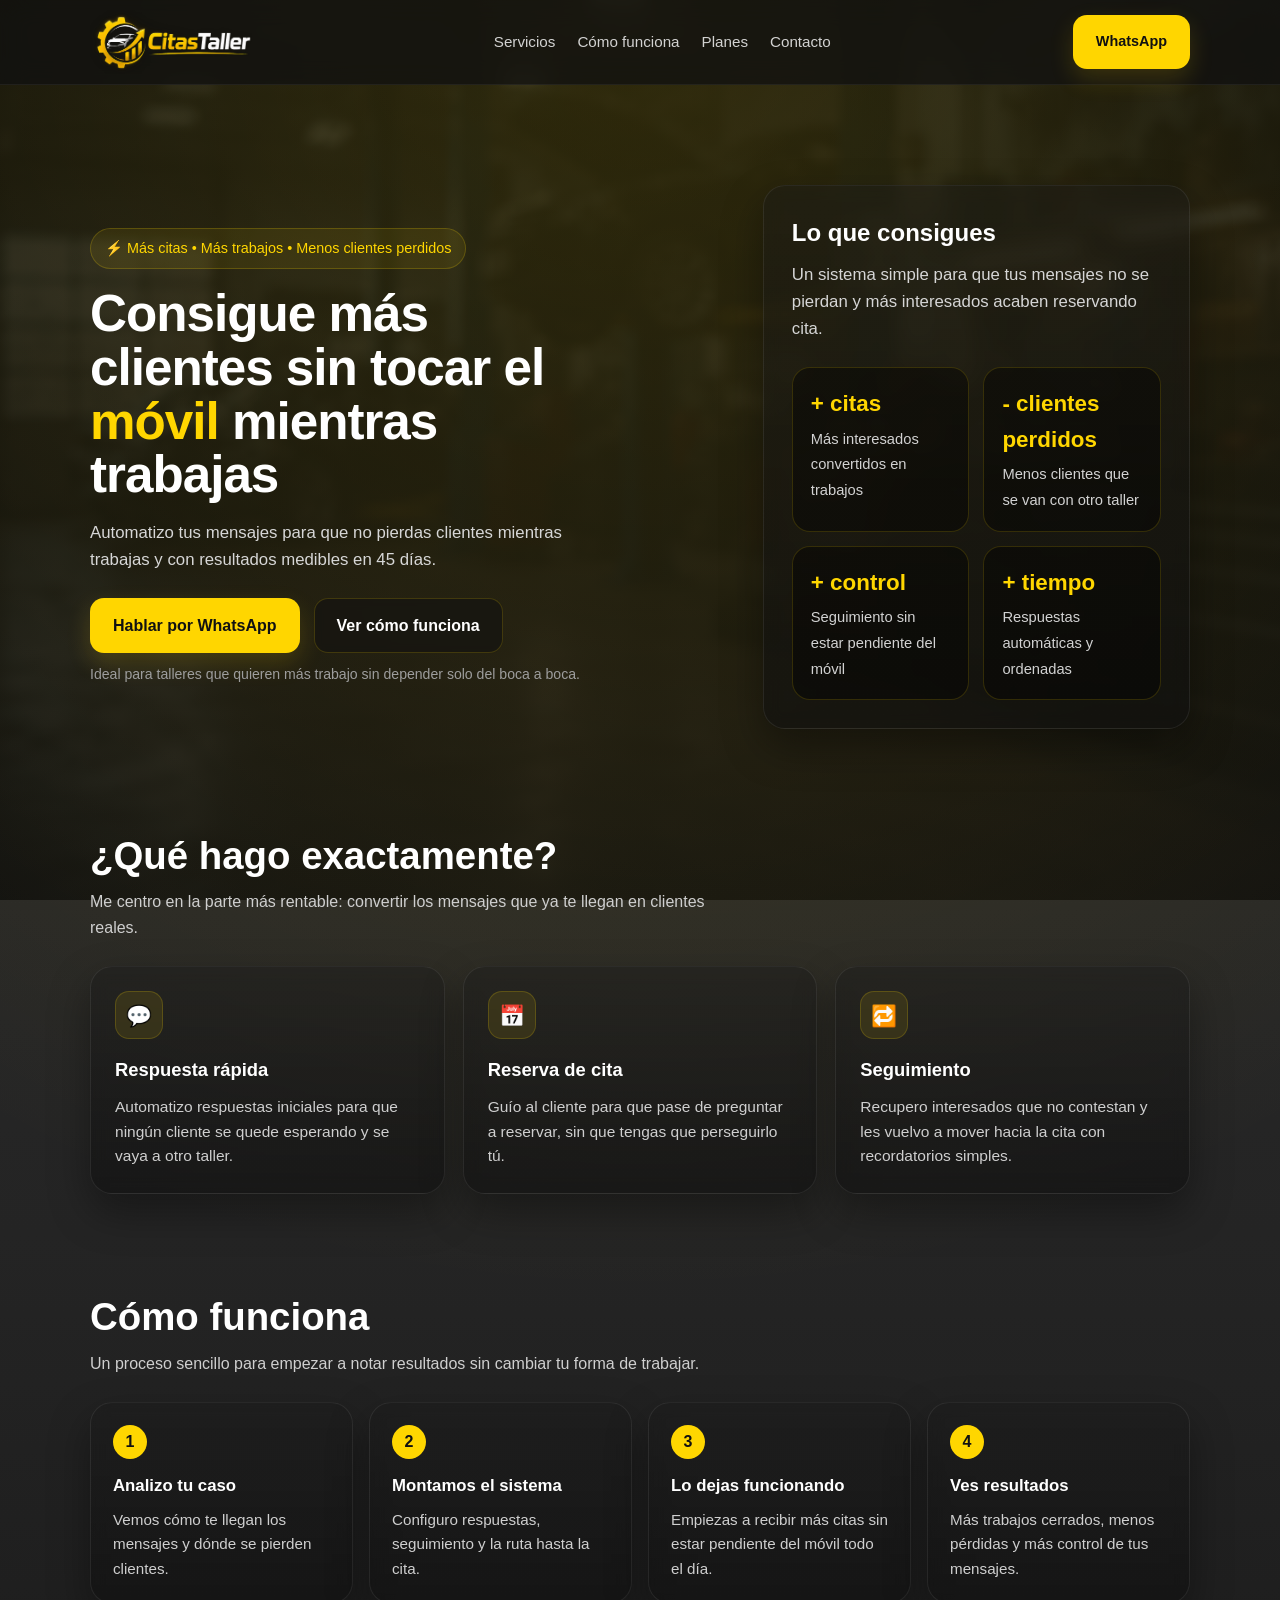
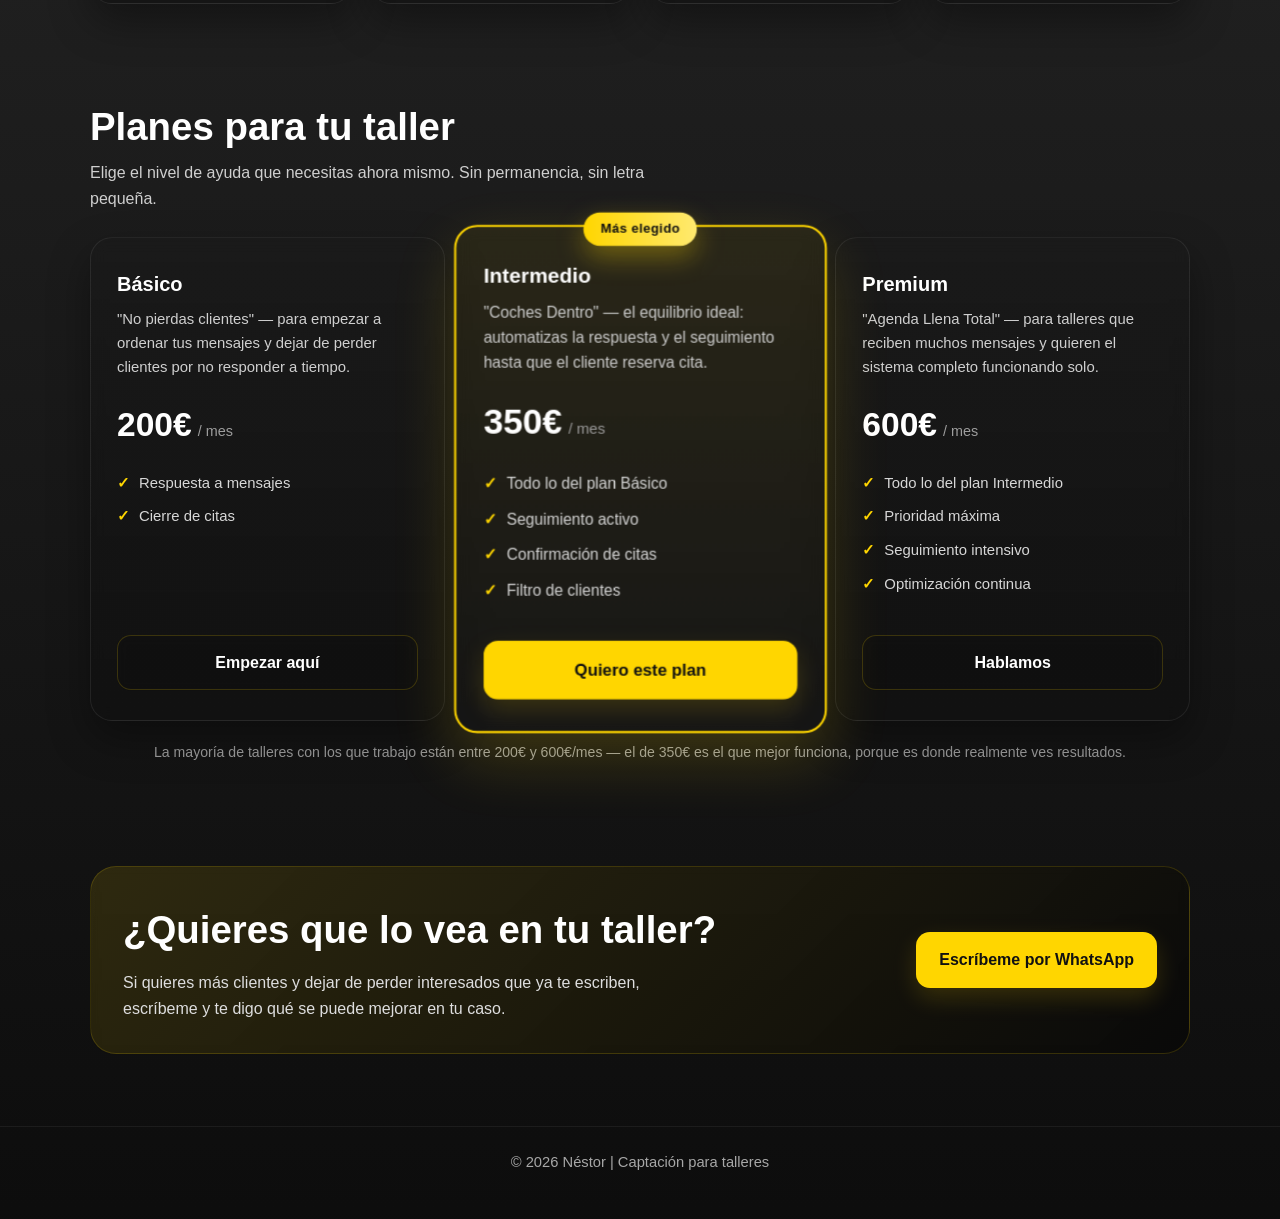
==== commit 57a520ee: "Logo" ====
--- a/index.html
+++ b/index.html
@@ -13,7 +13,7 @@
     <div class="container nav">
       <div class="brand">
         <div class="logo">
-          <img src="IMG/logo-horizontal-white2.png" alt="Captación de clientes para talleres - Logo">
+          <img src="IMG/citastaller-logo.png" alt="CitasTaller - Logo">
         </div>
       </div>
       <nav class="nav-links">
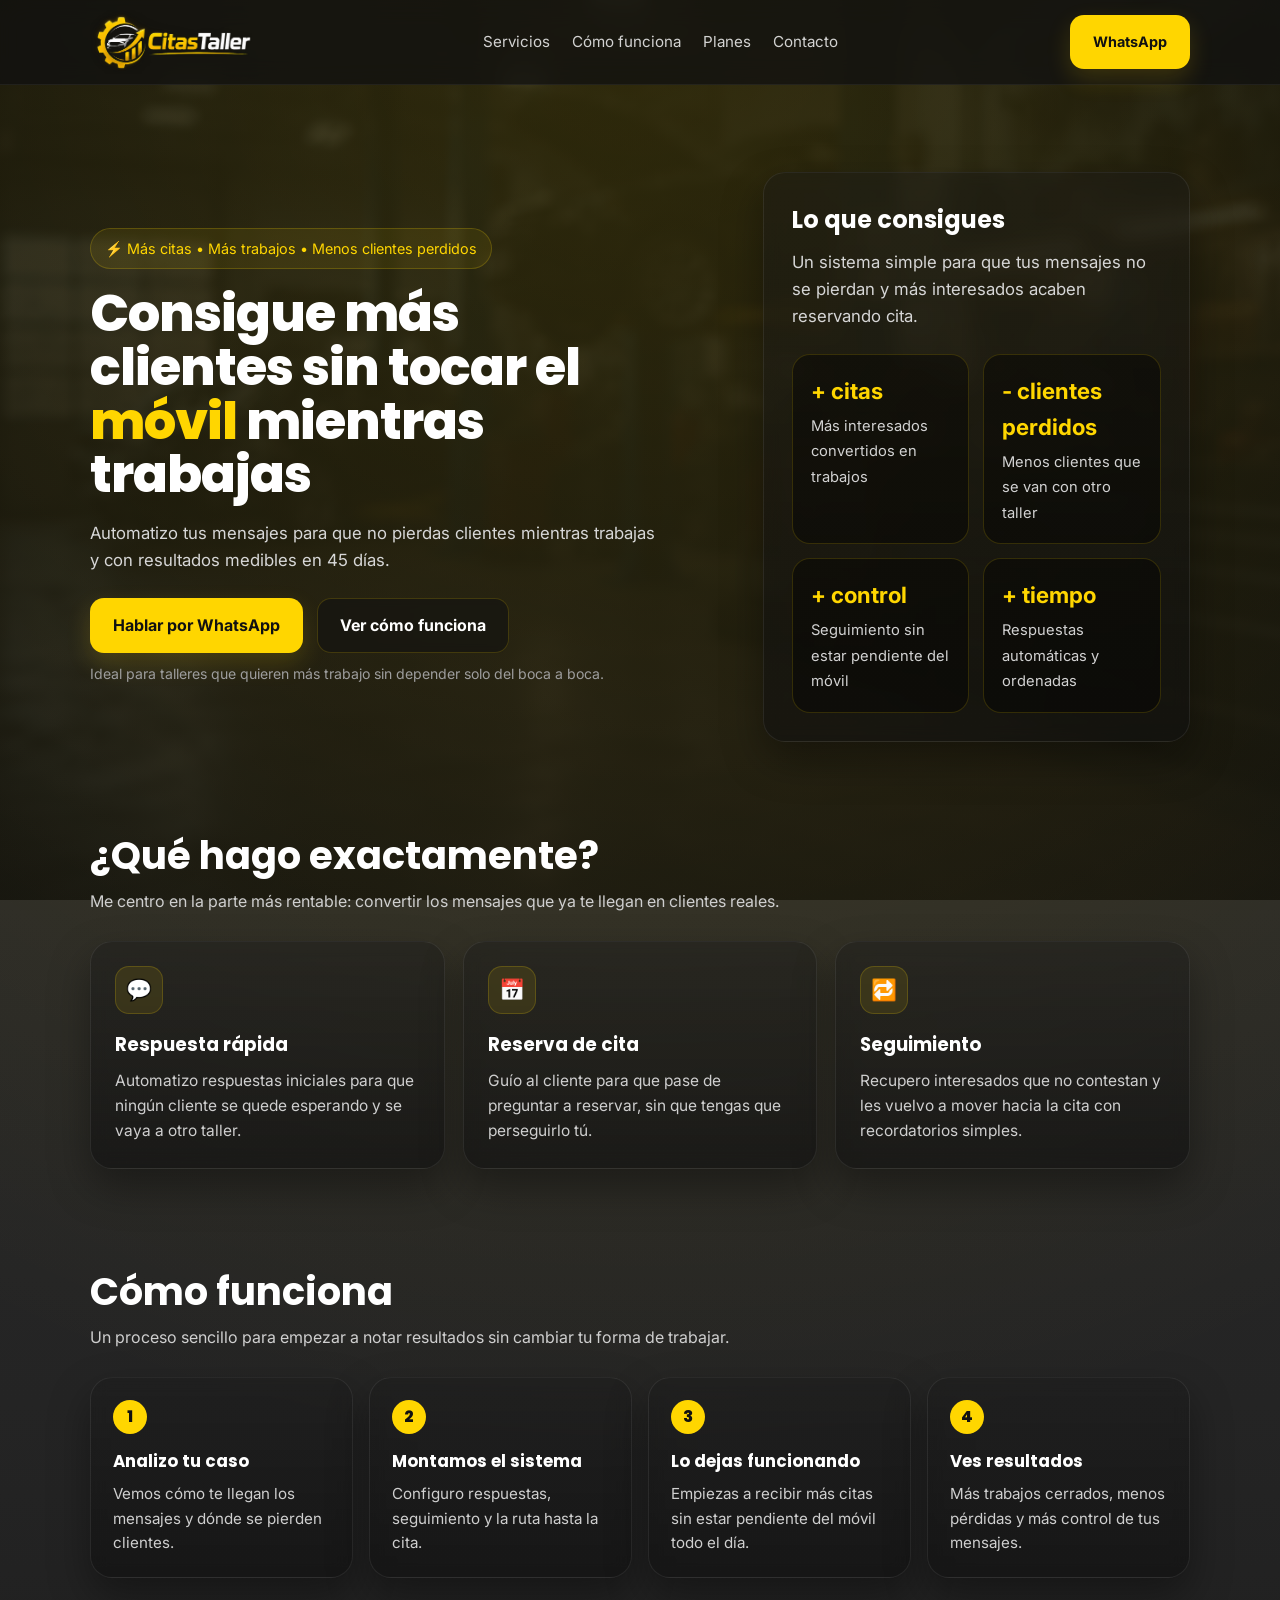
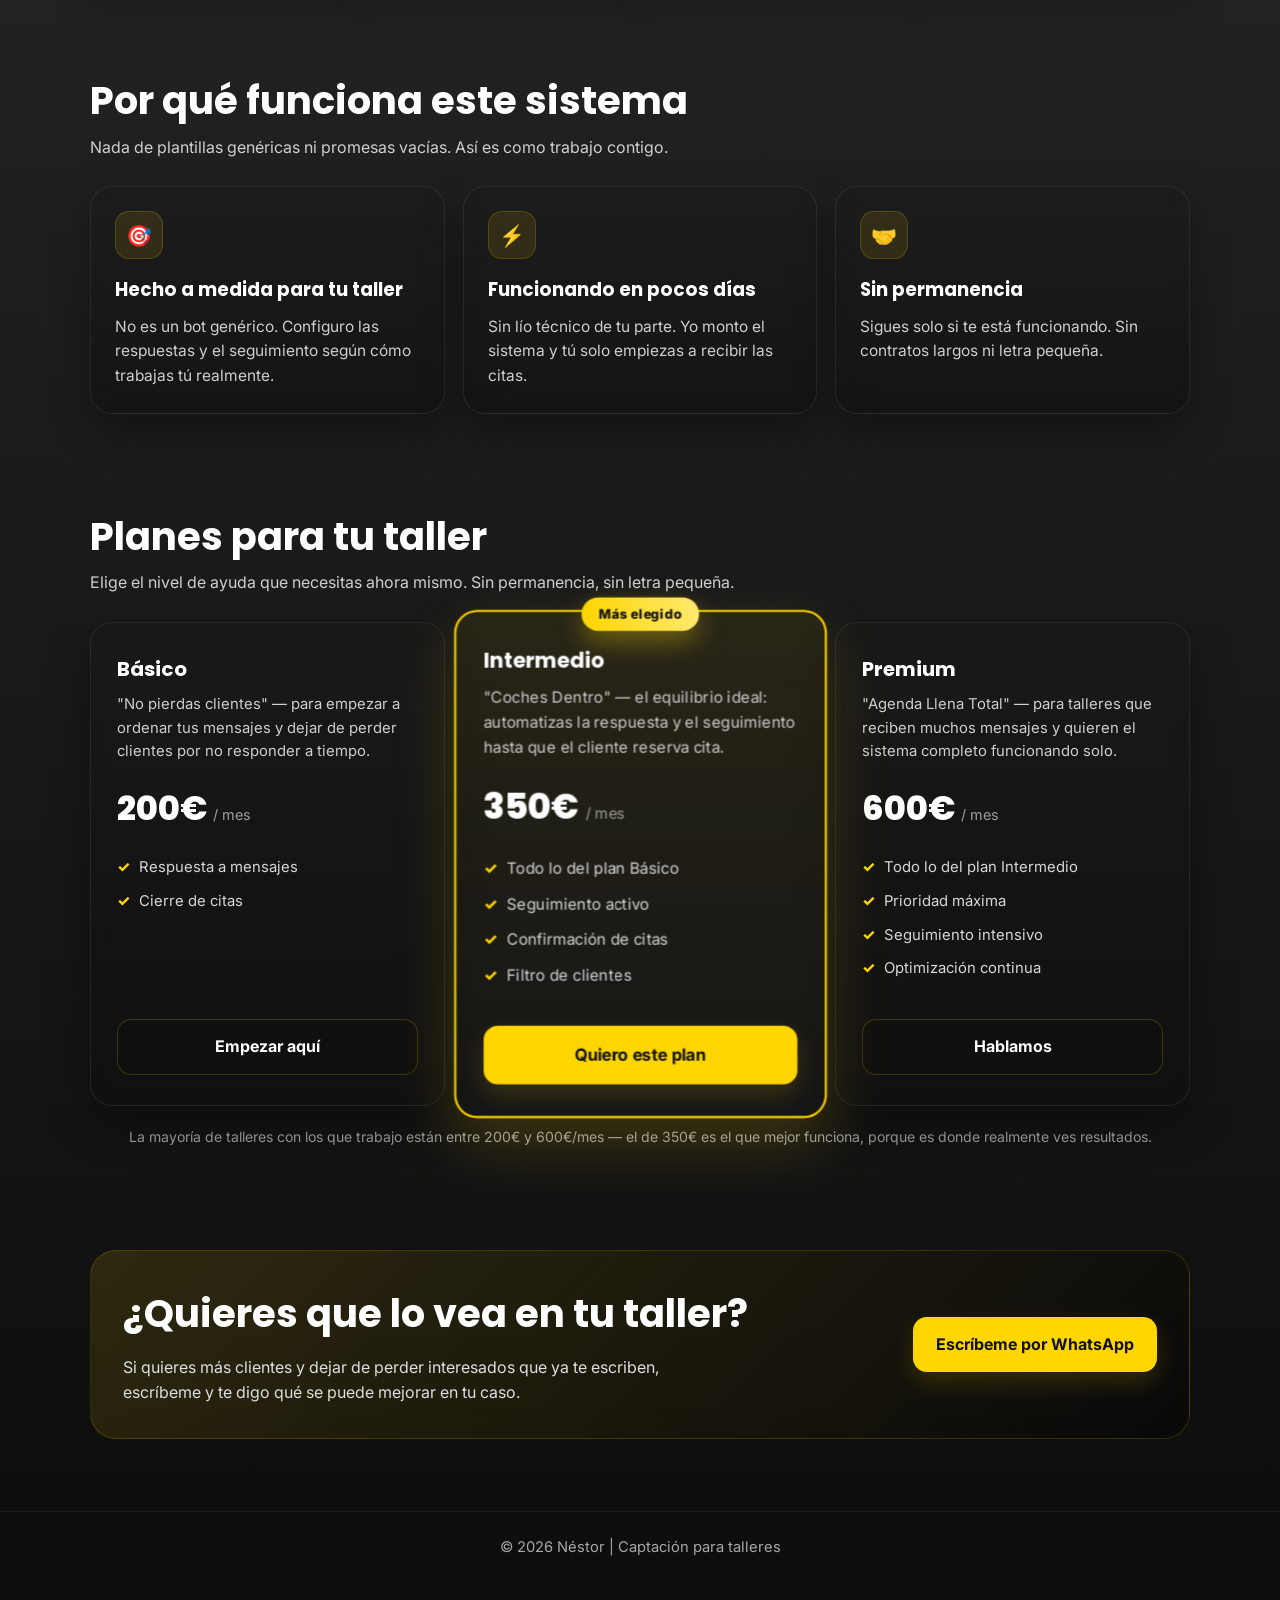
==== commit 0a050101: "Fuente de letra" ====
--- a/index.html
+++ b/index.html
@@ -4,8 +4,11 @@
   <meta charset="UTF-8" />
   <meta name="viewport" content="width=device-width, initial-scale=1.0" />
   <title>Néstor | Más clientes para talleres</title>
+  <link rel="preconnect" href="https://fonts.googleapis.com">
+  <link rel="preconnect" href="https://fonts.gstatic.com" crossorigin>
+  <link href="https://fonts.googleapis.com/css2?family=Inter:wght@400;500;600;700&family=Poppins:wght@600;700;800;900&display=swap" rel="stylesheet">
   <link rel="stylesheet" href="styles.css"/>
-  
+
 </head>
 <body>
   
@@ -122,6 +125,33 @@
             <div class="step-number">4</div>
             <h3>Ves resultados</h3>
             <p>Más trabajos cerrados, menos pérdidas y más control de tus mensajes.</p>
+          </article>
+        </div>
+      </div>
+    </section>
+
+    <section id="confianza">
+      <div class="container">
+        <h2 class="section-title">Por qué funciona este sistema</h2>
+        <p class="section-subtitle">Nada de plantillas genéricas ni promesas vacías. Así es como trabajo contigo.</p>
+
+        <div class="grid-3">
+          <article class="card feature">
+            <div class="icon">🎯</div>
+            <h3>Hecho a medida para tu taller</h3>
+            <p>No es un bot genérico. Configuro las respuestas y el seguimiento según cómo trabajas tú realmente.</p>
+          </article>
+
+          <article class="card feature">
+            <div class="icon">⚡</div>
+            <h3>Funcionando en pocos días</h3>
+            <p>Sin lío técnico de tu parte. Yo monto el sistema y tú solo empiezas a recibir las citas.</p>
+          </article>
+
+          <article class="card feature">
+            <div class="icon">🤝</div>
+            <h3>Sin permanencia</h3>
+            <p>Sigues solo si te está funcionando. Sin contratos largos ni letra pequeña.</p>
           </article>
         </div>
       </div>
--- a/styles.css
+++ b/styles.css
@@ -13,7 +13,7 @@
 html{ scroll-behavior:smooth; }
 
 body{
-  font-family: Arial, Helvetica, sans-serif;
+  font-family: 'Inter', Arial, Helvetica, sans-serif;
   /* Integración de la imagen de fondo con capa oscura para contraste */
   background:
     radial-gradient(circle at top, rgba(255,214,0,.15), transparent 45%),
@@ -25,6 +25,11 @@
 }
 
 a{ color:inherit; text-decoration:none; }
+
+h1, h2, h3,
+.brand, .plan-price .amount, .step-number{
+  font-family: 'Poppins', Arial, Helvetica, sans-serif;
+}
 
 .container{
   width:min(1100px, 92%);
@@ -171,6 +176,7 @@
 
 h1{
   font-size: clamp(2.2rem, 4vw, 3.6rem);
+  font-weight:800;
   line-height:1.05;
   letter-spacing:-1px;
   margin-bottom:18px;
@@ -244,6 +250,7 @@
 
 .section-title{
   font-size: clamp(1.7rem, 3vw, 2.5rem);
+  font-weight:700;
   margin-bottom:12px;
   line-height:1.1;
 }
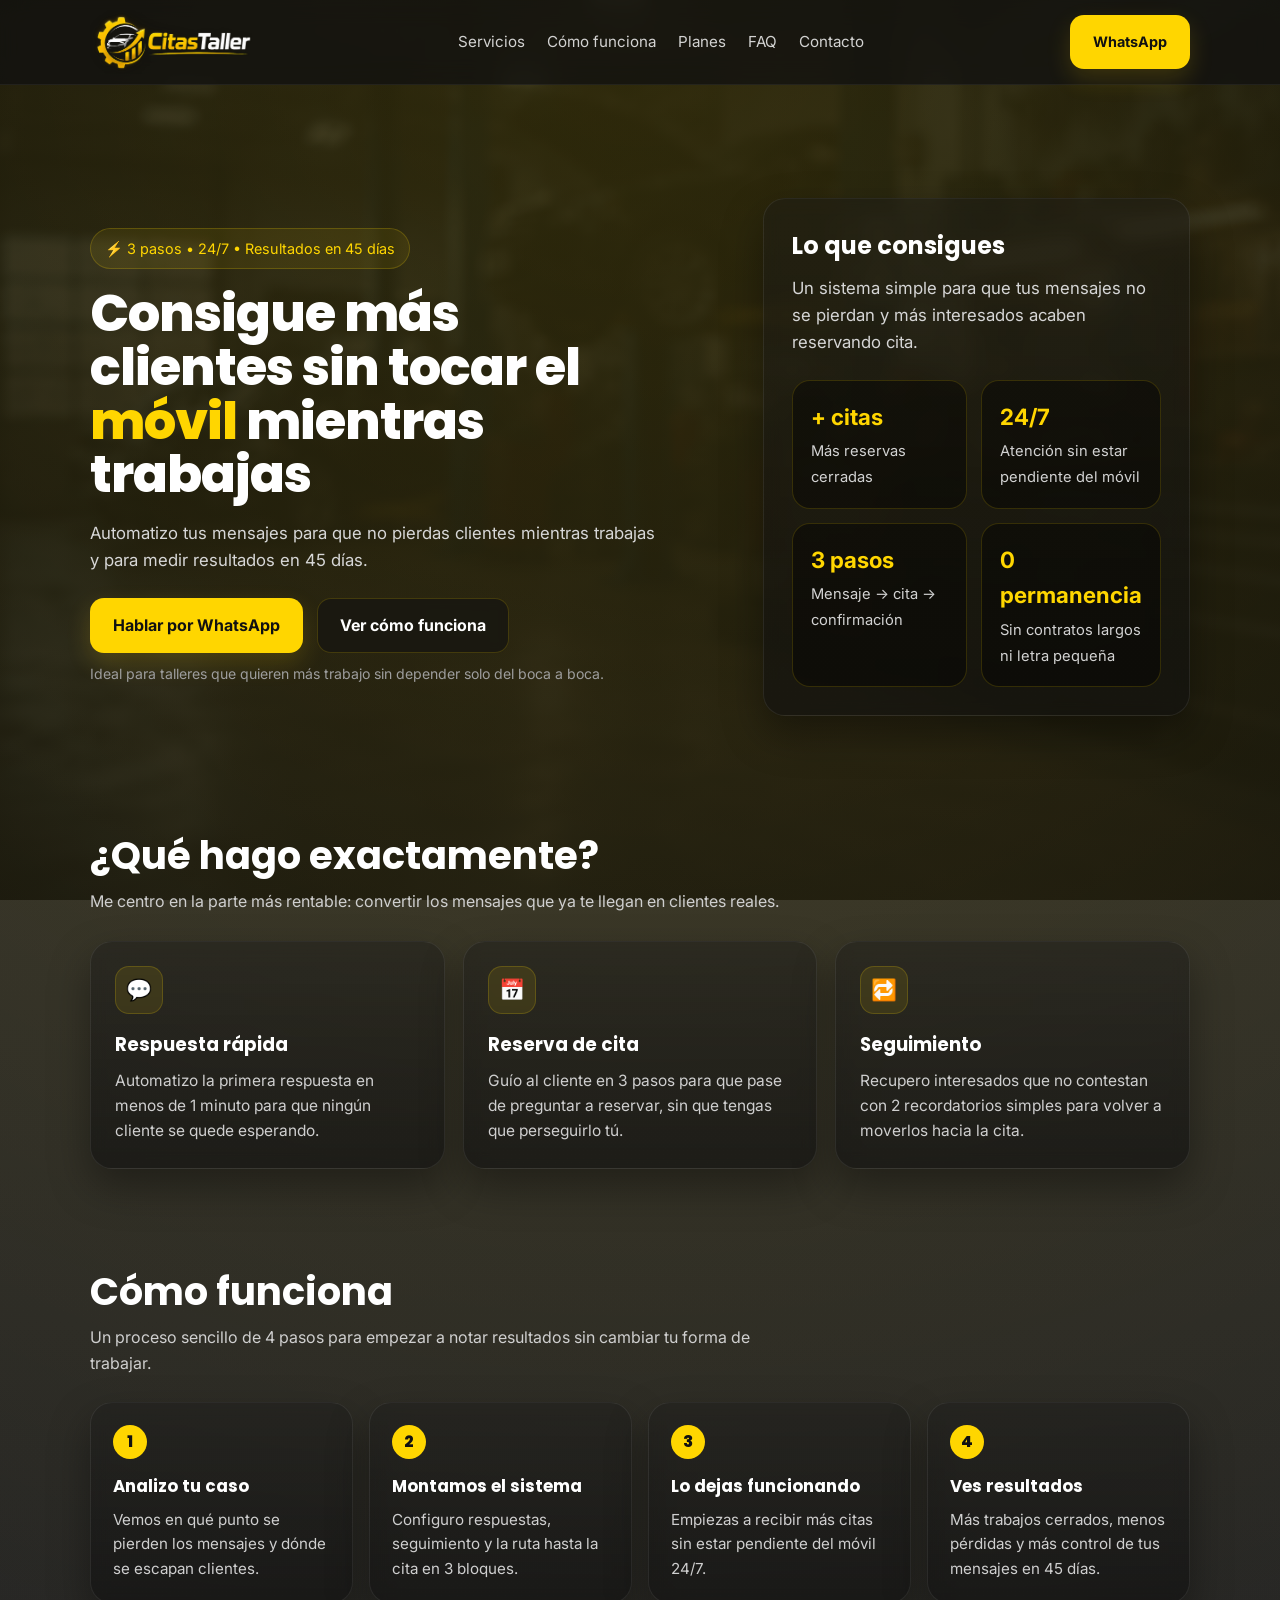
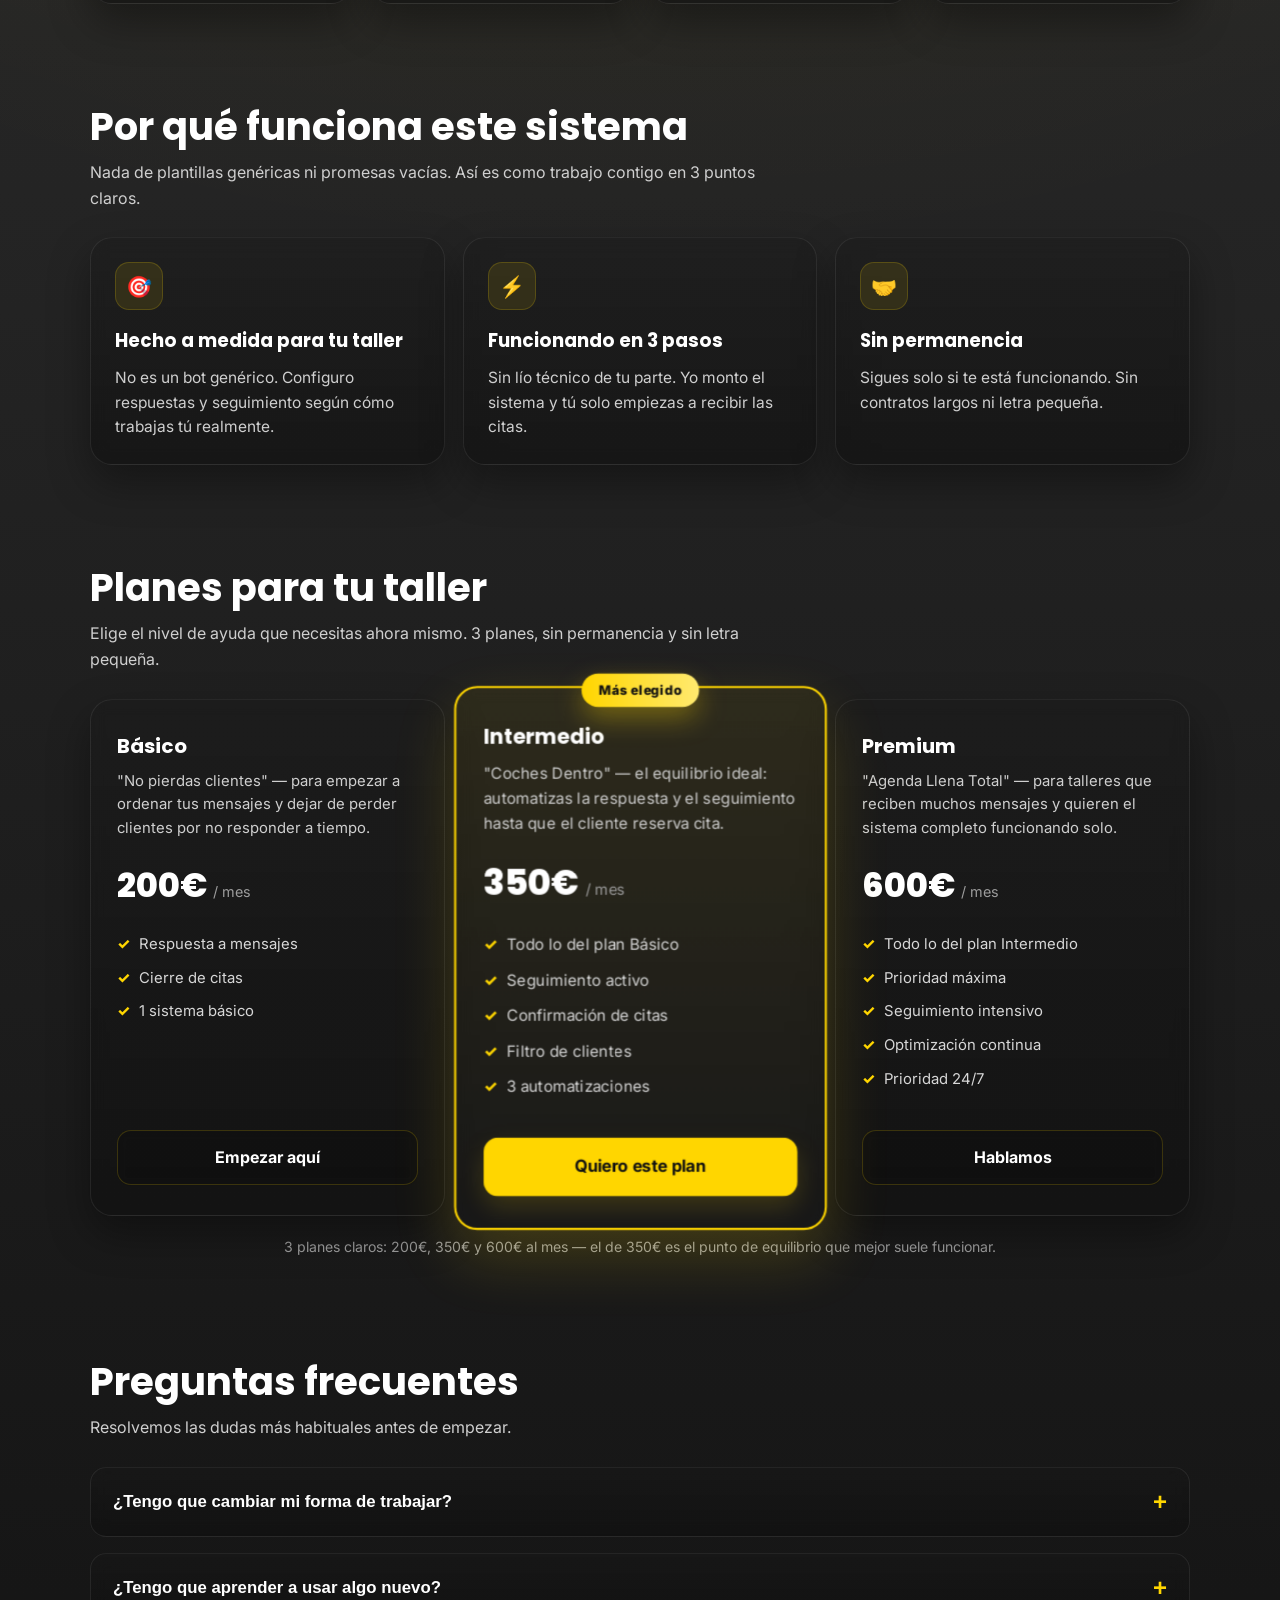
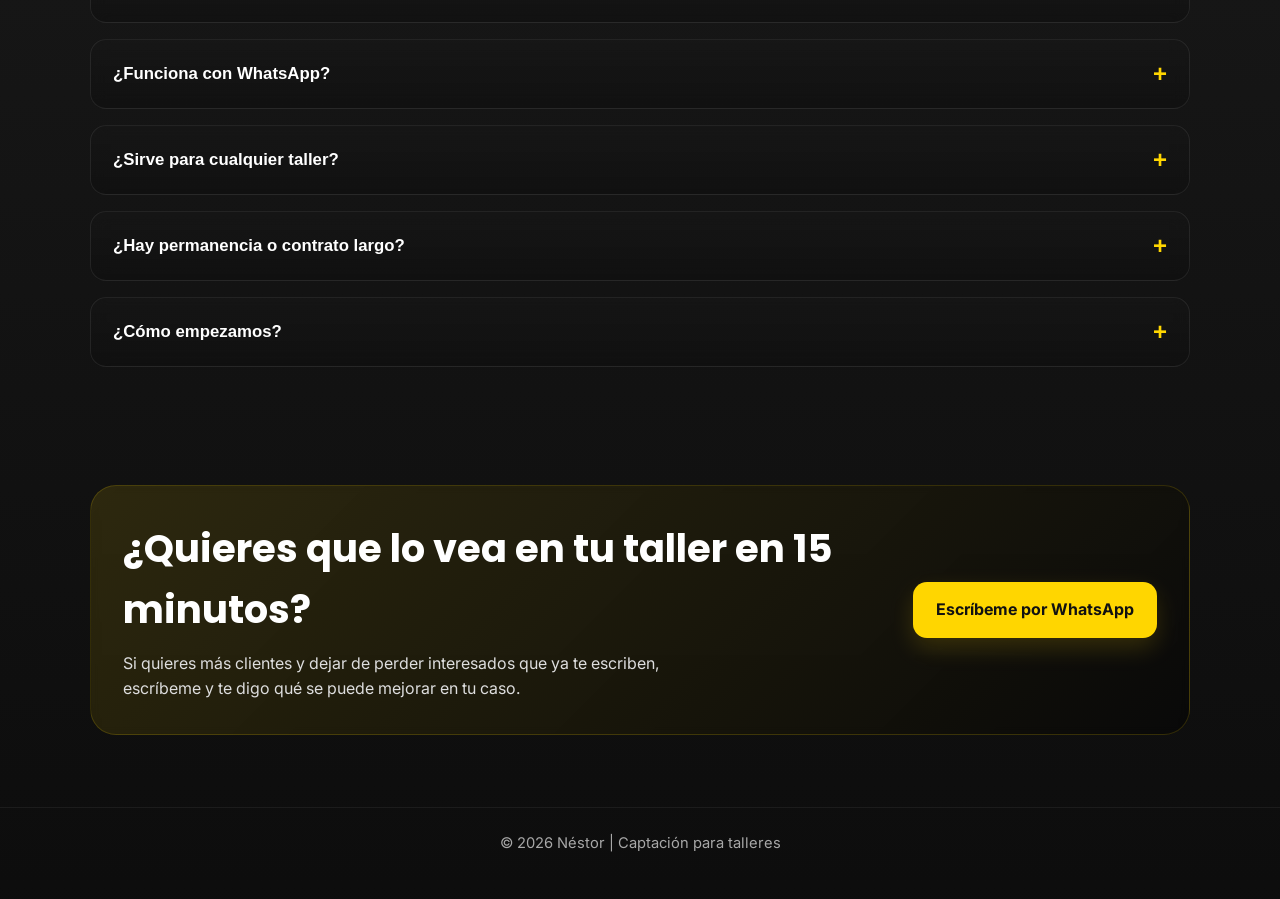
==== commit ced067e7: "Preguntas" ====
--- a/index.html
+++ b/index.html
@@ -8,6 +8,9 @@
   <link rel="preconnect" href="https://fonts.gstatic.com" crossorigin>
   <link href="https://fonts.googleapis.com/css2?family=Inter:wght@400;500;600;700&family=Poppins:wght@600;700;800;900&display=swap" rel="stylesheet">
   <link rel="stylesheet" href="styles.css"/>
+  <!-- Principio del widget de globo de Calendly -->
+  <link href="https://assets.calendly.com/assets/external/widget.css" rel="stylesheet">
+  <!-- Final del widget de globo de Calendly -->
 
 </head>
 <body>
@@ -23,6 +26,7 @@
         <a href="#servicios">Servicios</a>
         <a href="#como-funciona">Cómo funciona</a>
         <a href="#planes">Planes</a>
+        <a href="#faq">FAQ</a>
         <a href="#contacto">Contacto</a>
       </nav>
       <a class="btn btn-primary nav-whatsapp whatsapp-link" target="_blank" rel="noopener">
@@ -35,9 +39,9 @@
     <section class="hero">
       <div class="container hero-grid">
         <div>
-          <div class="eyebrow">⚡ Más citas • Más trabajos • Menos clientes perdidos</div>
+          <div class="eyebrow">⚡ 3 pasos • 24/7 • Resultados en 45 días</div>
           <h1> Consigue más clientes sin tocar el <span class="highlight">móvil</span> mientras trabajas </h1>
-          <p> Automatizo tus mensajes para que no pierdas clientes mientras trabajas y con resultados medibles en 45 días. </p>
+          <p> Automatizo tus mensajes para que no pierdas clientes mientras trabajas y para medir resultados en 45 días. </p>
           <div class="hero-actions">
             <a class="btn btn-primary" href="#contacto">Hablar por WhatsApp</a>
             <a class="btn btn-secondary" href="#servicios">Ver cómo funciona</a>
@@ -52,19 +56,19 @@
           <div class="stat">
             <div class="stat-box">
               <strong>+ citas</strong>
-              <span>Más interesados convertidos en trabajos</span>
+              <span>Más reservas cerradas</span>
             </div>
             <div class="stat-box">
-              <strong>- clientes perdidos</strong>
-              <span>Menos clientes que se van con otro taller</span>
+              <strong>24/7</strong>
+              <span>Atención sin estar pendiente del móvil</span>
             </div>
             <div class="stat-box">
-              <strong>+ control</strong>
-              <span>Seguimiento sin estar pendiente del móvil</span>
+              <strong>3 pasos</strong>
+              <span>Mensaje → cita → confirmación</span>
             </div>
             <div class="stat-box">
-              <strong>+ tiempo</strong>
-              <span>Respuestas automáticas y ordenadas</span>
+              <strong>0 permanencia</strong>
+              <span>Sin contratos largos ni letra pequeña</span>
             </div>
           </div>
         </div>
@@ -82,19 +86,19 @@
           <article class="card feature">
             <div class="icon">💬</div>
             <h3>Respuesta rápida</h3>
-            <p>Automatizo respuestas iniciales para que ningún cliente se quede esperando y se vaya a otro taller.</p>
+            <p>Automatizo la primera respuesta en menos de 1 minuto para que ningún cliente se quede esperando.</p>
           </article>
 
           <article class="card feature">
             <div class="icon">📅</div>
             <h3>Reserva de cita</h3>
-            <p>Guío al cliente para que pase de preguntar a reservar, sin que tengas que perseguirlo tú.</p>
+            <p>Guío al cliente en 3 pasos para que pase de preguntar a reservar, sin que tengas que perseguirlo tú.</p>
           </article>
 
           <article class="card feature">
             <div class="icon">🔁</div>
             <h3>Seguimiento</h3>
-            <p>Recupero interesados que no contestan y les vuelvo a mover hacia la cita con recordatorios simples.</p>
+            <p>Recupero interesados que no contestan con 2 recordatorios simples para volver a moverlos hacia la cita.</p>
           </article>
         </div>
       </div>
@@ -103,28 +107,28 @@
     <section id="como-funciona">
       <div class="container">
         <h2 class="section-title">Cómo funciona</h2>
-        <p class="section-subtitle">Un proceso sencillo para empezar a notar resultados sin cambiar tu forma de trabajar.</p>
+        <p class="section-subtitle">Un proceso sencillo de 4 pasos para empezar a notar resultados sin cambiar tu forma de trabajar.</p>
 
         <div class="process">
           <article class="card step">
             <div class="step-number">1</div>
             <h3>Analizo tu caso</h3>
-            <p>Vemos cómo te llegan los mensajes y dónde se pierden clientes.</p>
+            <p>Vemos en qué punto se pierden los mensajes y dónde se escapan clientes.</p>
           </article>
           <article class="card step">
             <div class="step-number">2</div>
             <h3>Montamos el sistema</h3>
-            <p>Configuro respuestas, seguimiento y la ruta hasta la cita.</p>
+            <p>Configuro respuestas, seguimiento y la ruta hasta la cita en 3 bloques.</p>
           </article>
           <article class="card step">
             <div class="step-number">3</div>
             <h3>Lo dejas funcionando</h3>
-            <p>Empiezas a recibir más citas sin estar pendiente del móvil todo el día.</p>
+            <p>Empiezas a recibir más citas sin estar pendiente del móvil 24/7.</p>
           </article>
           <article class="card step">
             <div class="step-number">4</div>
             <h3>Ves resultados</h3>
-            <p>Más trabajos cerrados, menos pérdidas y más control de tus mensajes.</p>
+            <p>Más trabajos cerrados, menos pérdidas y más control de tus mensajes en 45 días.</p>
           </article>
         </div>
       </div>
@@ -133,18 +137,18 @@
     <section id="confianza">
       <div class="container">
         <h2 class="section-title">Por qué funciona este sistema</h2>
-        <p class="section-subtitle">Nada de plantillas genéricas ni promesas vacías. Así es como trabajo contigo.</p>
+        <p class="section-subtitle">Nada de plantillas genéricas ni promesas vacías. Así es como trabajo contigo en 3 puntos claros.</p>
 
         <div class="grid-3">
           <article class="card feature">
             <div class="icon">🎯</div>
             <h3>Hecho a medida para tu taller</h3>
-            <p>No es un bot genérico. Configuro las respuestas y el seguimiento según cómo trabajas tú realmente.</p>
+            <p>No es un bot genérico. Configuro respuestas y seguimiento según cómo trabajas tú realmente.</p>
           </article>
 
           <article class="card feature">
             <div class="icon">⚡</div>
-            <h3>Funcionando en pocos días</h3>
+            <h3>Funcionando en 3 pasos</h3>
             <p>Sin lío técnico de tu parte. Yo monto el sistema y tú solo empiezas a recibir las citas.</p>
           </article>
 
@@ -160,7 +164,7 @@
     <section id="planes">
       <div class="container">
         <h2 class="section-title">Planes para tu taller</h2>
-        <p class="section-subtitle">Elige el nivel de ayuda que necesitas ahora mismo. Sin permanencia, sin letra pequeña.</p>
+        <p class="section-subtitle">Elige el nivel de ayuda que necesitas ahora mismo. 3 planes, sin permanencia y sin letra pequeña.</p>
  
         <div class="grid-3 plans">
           <article class="card plan">
@@ -170,6 +174,7 @@
             <ul class="plan-features">
               <li>Respuesta a mensajes</li>
               <li>Cierre de citas</li>
+              <li>1 sistema básico</li>
             </ul>
             <a class="btn btn-secondary plan-cta" href="#contacto">Empezar aquí</a>
           </article>
@@ -184,6 +189,7 @@
               <li>Seguimiento activo</li>
               <li>Confirmación de citas</li>
               <li>Filtro de clientes</li>
+              <li>3 automatizaciones</li>
             </ul>
             <a class="btn btn-primary plan-cta" href="#contacto">Quiero este plan</a>
           </article>
@@ -197,20 +203,88 @@
               <li>Prioridad máxima</li>
               <li>Seguimiento intensivo</li>
               <li>Optimización continua</li>
+              <li>Prioridad 24/7</li>
             </ul>
             <a class="btn btn-secondary plan-cta" href="#contacto">Hablamos</a>
           </article>
         </div>
  
-        <p class="small-note" style="text-align:center; margin-top:20px;">La mayoría de talleres con los que trabajo están entre 200€ y 600€/mes — el de 350€ es el que mejor funciona, porque es donde realmente ves resultados.</p>
-      </div>
-    </section>
- 
+        <p class="small-note" style="text-align:center; margin-top:20px;">3 planes claros: 200€, 350€ y 600€ al mes — el de 350€ es el punto de equilibrio que mejor suele funcionar.</p>
+      </div>
+    </section>
+ 
+    <section class="faq" id="faq">
+      <div class="container">
+        <h2 class="section-title">Preguntas frecuentes</h2>
+        <p class="section-subtitle">Resolvemos las dudas más habituales antes de empezar.</p>
+
+        <div class="faq-item">
+          <button class="faq-question">
+            ¿Tengo que cambiar mi forma de trabajar?
+            <span>+</span>
+          </button>
+          <div class="faq-answer">
+            <p>No. Me adapto a cómo funciona ya tu taller. El objetivo es que no pierdas clientes ni tiempo respondiendo mensajes, no cambiar tu día a día.</p>
+          </div>
+        </div>
+
+        <div class="faq-item">
+          <button class="faq-question">
+            ¿Tengo que aprender a usar algo nuevo?
+            <span>+</span>
+          </button>
+          <div class="faq-answer">
+            <p>No. Yo dejo todo configurado y funcionando. Solo te enseño lo mínimo para que puedas ver las citas que van entrando.</p>
+          </div>
+        </div>
+
+        <div class="faq-item">
+          <button class="faq-question">
+            ¿Funciona con WhatsApp?
+            <span>+</span>
+          </button>
+          <div class="faq-answer">
+            <p>Sí, está pensado justo para eso: responder rápido y organizar las conversaciones de WhatsApp que ya te llegan al taller.</p>
+          </div>
+        </div>
+
+        <div class="faq-item">
+          <button class="faq-question">
+            ¿Sirve para cualquier taller?
+            <span>+</span>
+          </button>
+          <div class="faq-answer">
+            <p>Sí. Tanto si eres tú solo como si tienes varios mecánicos, el plan se ajusta al volumen de mensajes que manejas.</p>
+          </div>
+        </div>
+
+        <div class="faq-item">
+          <button class="faq-question">
+            ¿Hay permanencia o contrato largo?
+            <span>+</span>
+          </button>
+          <div class="faq-answer">
+            <p>No. Sin permanencia ni letra pequeña. Sigues solo si te está funcionando.</p>
+          </div>
+        </div>
+
+        <div class="faq-item">
+          <button class="faq-question">
+            ¿Cómo empezamos?
+            <span>+</span>
+          </button>
+          <div class="faq-answer">
+            <p>Con una llamada gratuita de unos 15-20 minutos para ver cómo trabajas ahora y qué plan encaja mejor con tu taller.</p>
+          </div>
+        </div>
+      </div>
+    </section>
+
     <section id="contacto" class="cta">
       <div class="container">
         <div class="cta-wrap">
           <div>
-            <h2>¿Quieres que lo vea en tu taller?</h2>
+            <h2>¿Quieres que lo vea en tu taller en 15 minutos?</h2>
             <p>
               Si quieres más clientes y dejar de perder interesados que ya te escriben,
               escríbeme y te digo qué se puede mejorar en tu caso.
@@ -254,5 +328,41 @@
       });
     });
   </script>
+
+  <script>
+    // Acordeón de preguntas frecuentes
+    const preguntasFaq = document.querySelectorAll(".faq-question");
+    preguntasFaq.forEach(function (pregunta) {
+      pregunta.addEventListener("click", function () {
+        const item = pregunta.parentElement;
+        const yaActivo = item.classList.contains("active");
+
+        // Cierra las demás para que solo una esté abierta a la vez
+        document.querySelectorAll(".faq-item.active").forEach(function (otro) {
+          otro.classList.remove("active");
+        });
+
+        if (!yaActivo) {
+          item.classList.add("active");
+        }
+      });
+    });
+  </script>
+
+  <!-- Principio del widget de globo de Calendly -->
+  <script src="https://assets.calendly.com/assets/external/widget.js" type="text/javascript" async></script>
+  <script type="text/javascript">
+    window.addEventListener('load', function () {
+      // PON ESTO EN SU LUGAR:
+      Calendly.initBadgeWidget({
+      url: 'https://calendly.com/contacto-citastaller/15min',
+      text: '¿Prefieres hablar por llamada?',
+      color: '#ffd600',
+      textColor: '#1a1a1a',
+      branding: false // <-- Cambiado a false
+    });
+    });
+  </script>
+  <!-- Final del widget de globo de Calendly -->
 </body>
 </html>
--- a/styles.css
+++ b/styles.css
@@ -476,6 +476,77 @@
   border-top:1px solid rgba(255,255,255,.06);
 }
 
+/* FAQ */
+
+.faq-item{
+  background: linear-gradient(180deg, rgba(25,25,25,.4), rgba(15,15,15,.6));
+  backdrop-filter: blur(8px);
+  border:1px solid rgba(255,255,255,.08);
+  border-radius:16px;
+  margin-bottom:16px;
+  overflow:hidden;
+  transition: border-color .25s ease;
+}
+
+.faq-item:hover{
+  border-color: rgba(255,214,0,.3);
+}
+
+.faq-question{
+  width:100%;
+  background:none;
+  border:none;
+  color:var(--white);
+  font-family:'Poppins', Arial, Helvetica, sans-serif;
+  font-size:1.05rem;
+  font-weight:600;
+  text-align:left;
+  padding:20px 22px;
+  cursor:pointer;
+  display:flex;
+  justify-content:space-between;
+  align-items:center;
+  gap:16px;
+}
+
+.faq-question span{
+  color:var(--yellow);
+  font-size:1.5rem;
+  flex-shrink:0;
+  transition: transform .25s ease;
+}
+
+.faq-item.active .faq-question span{
+  transform: rotate(45deg);
+}
+
+.faq-answer{
+  max-height:0;
+  overflow:hidden;
+  transition: max-height .35s ease;
+}
+
+.faq-answer p{
+  color:#cfcfcf;
+  font-size:.95rem;
+  padding:0 22px 20px;
+  line-height:1.7;
+}
+
+.faq-item.active .faq-answer{
+  max-height:300px;
+}
+
+@media (max-width:560px){
+  .faq-question{
+    padding:16px 18px;
+    font-size:1rem;
+  }
+  .faq-answer p{
+    padding:0 18px 18px;
+  }
+}
+
 /* RESPONSIVE */
 
 @media (max-width:900px){
